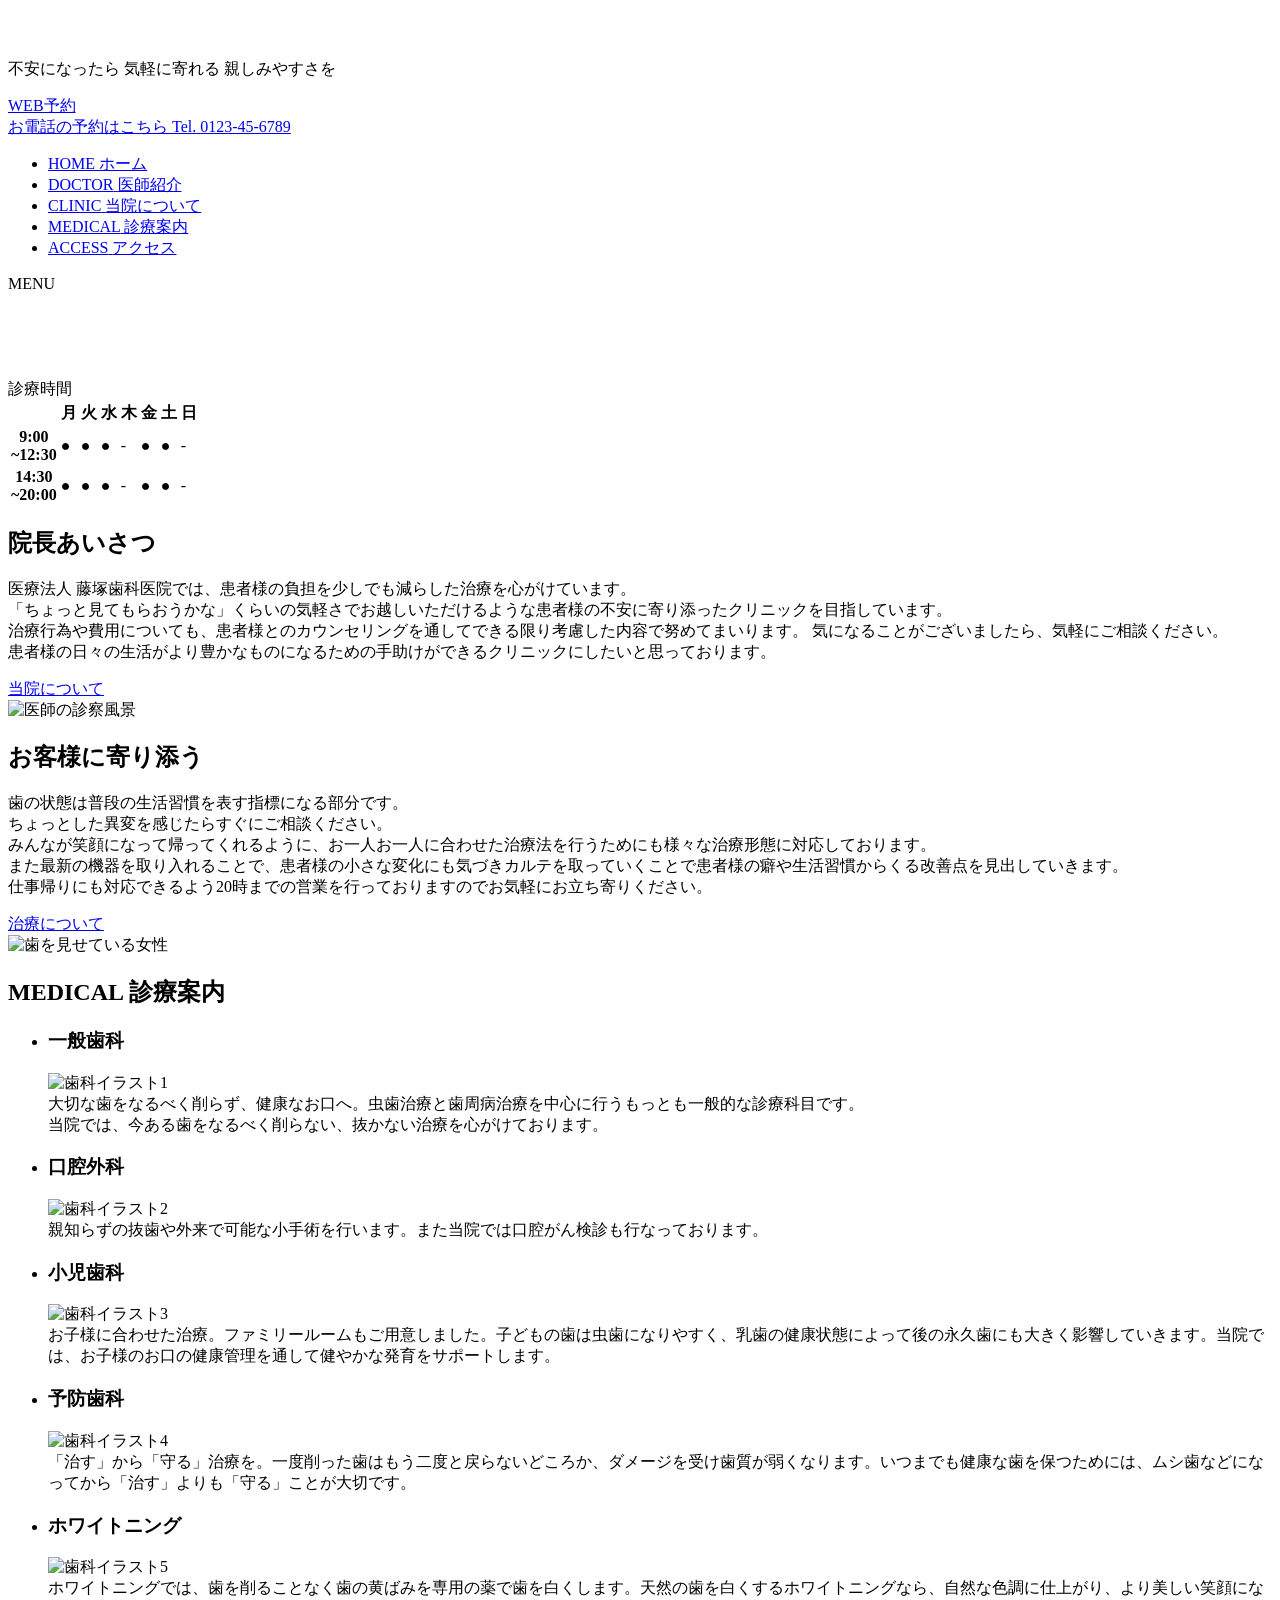
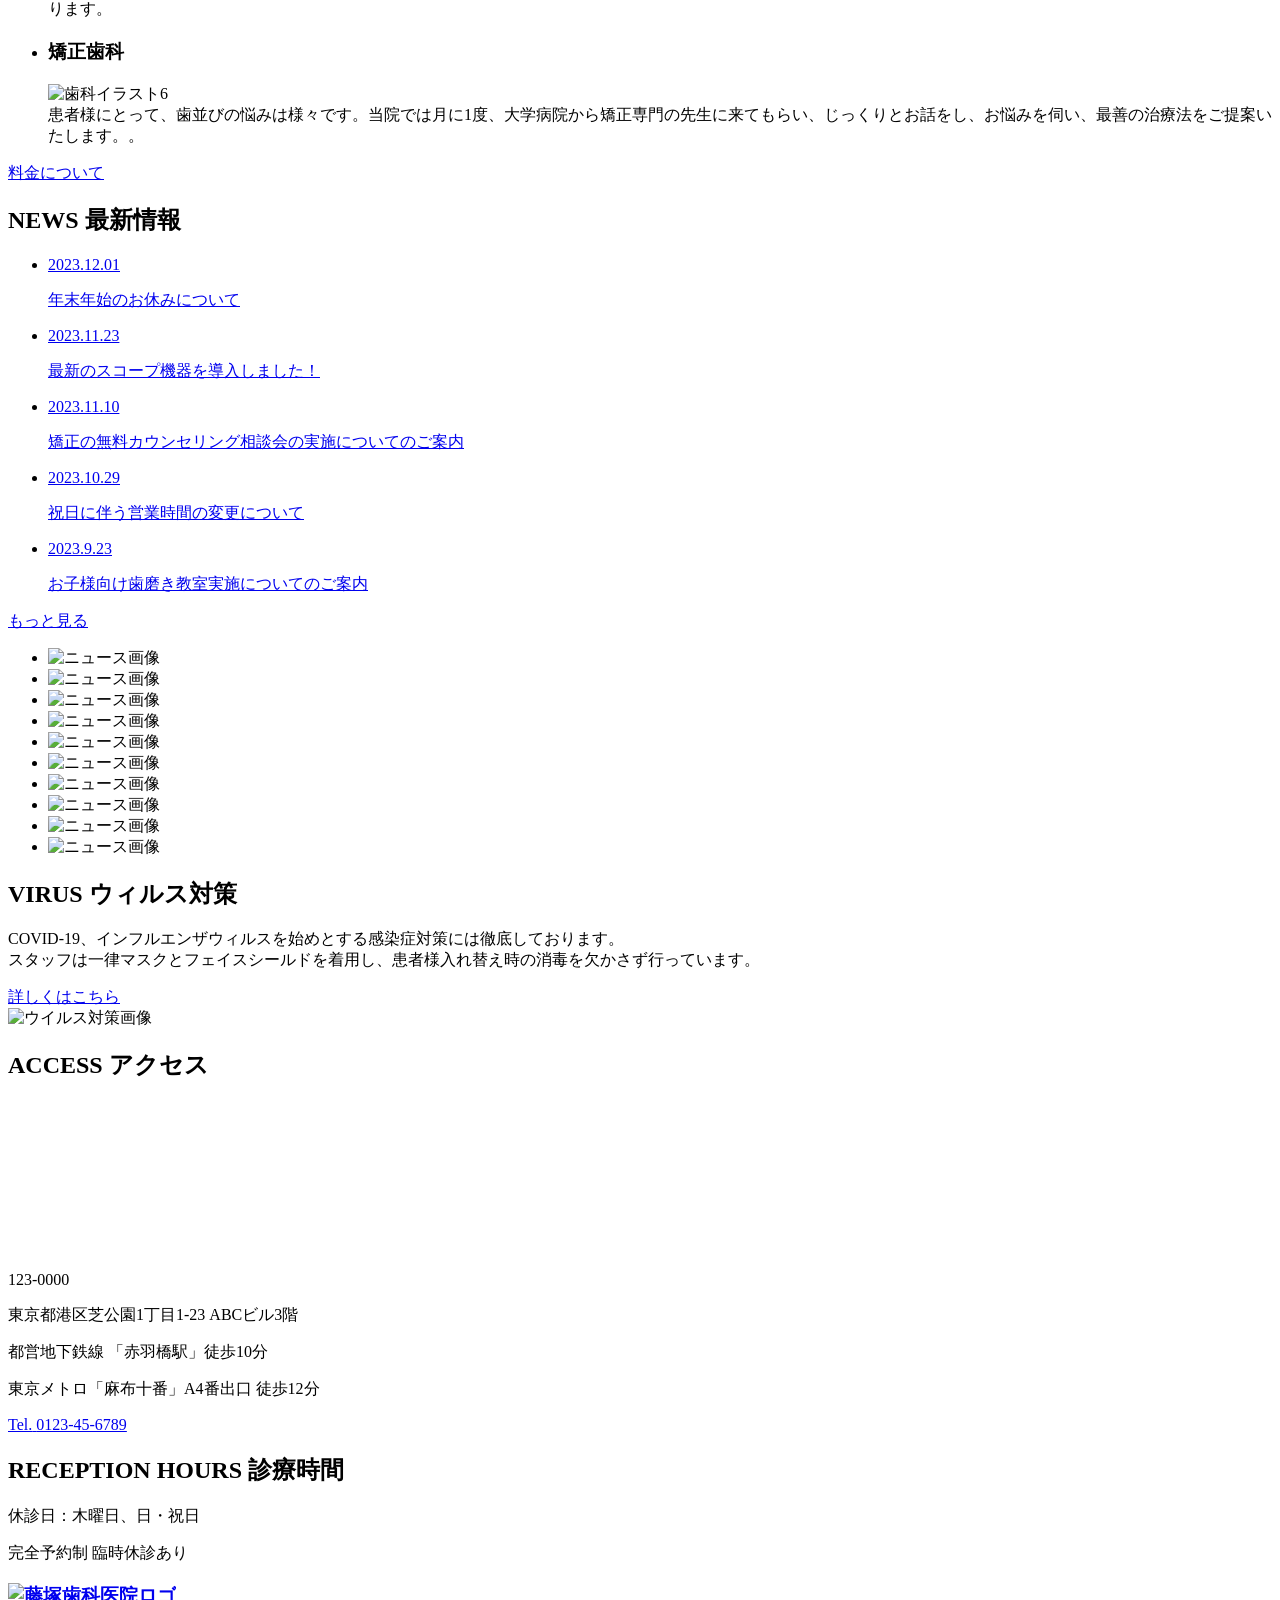
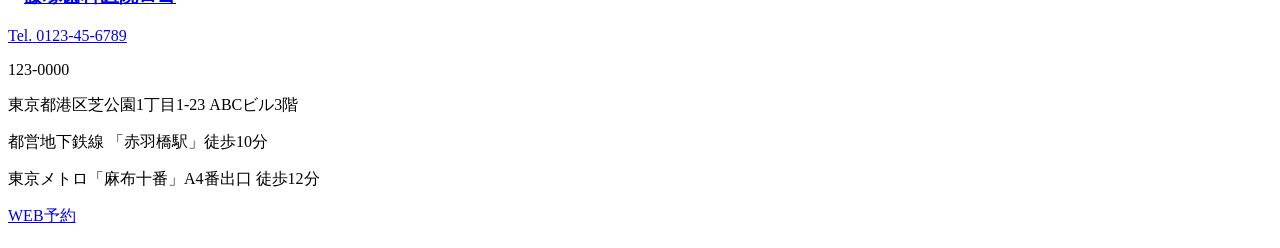
==== index.html @ 21e2e813 "Create index.html" ====
<!DOCTYPE html>
<html lang="en">
<head>
    <meta charset="UTF-8">
    <meta name="viewport" content="width=device-width, initial-scale=1.0">
    <meta
        name="description"
        content="藤塚歯科医院は、親子で通えるやさしい歯医者さん。痛みの少ない治療と丁寧な説明で、初めての方も安心してご来院いただけます。">
    <meta name="keywords" content="藤塚歯科医院, 歯医者, 一般歯科, 小児歯科, 予防歯科, 定期検診, インプラント, ホワイトニング, 採用情報">

    <!-- OGP SNSシェア時に重要なmeta-->
    <meta property="og:title" content="藤塚歯科医院｜東京都港区のやさしい歯医者さん">
    <meta
    property="og:description"
    content="東京都港区の藤塚歯科医院は、一般歯科・小児歯科・予防歯科に対応。痛みの少ない治療と丁寧な説明で、地域の皆さまに安心を届けます。">
    <meta property="og:image" content="">
    <meta property="og:url" content="https://aiko-lab.com/fujitsuka-dental">
    <meta property="og:type" content="website">
    <meta property="og:site_name" content="藤塚歯科医院">

    <link rel="stylesheet" href="css/ress.css">
    <link rel="stylesheet" href="css/slick.css">
    <link rel="stylesheet" href="css/slick-theme.css">
    <link rel="stylesheet" href="css/style.css">

    <!-- googleフォント -->
    <!-- パフォーマンス最適化 -->
    <link rel="preconnect" href="https://fonts.googleapis.com">
    <link rel="preconnect" href="https://fonts.gstatic.com" crossorigin>
    <!-- フォント読み込み(Noto+Sans+JP/Inter/Inria+Serif) -->
<link href="https://fonts.googleapis.com/css2?family=Inria+Serif:ital,wght@0,300;0,400;0,700;1,300;1,400;1,700&family=Inter:ital,opsz,wght@0,14..32,100..900;1,14..32,100..900&family=Noto+Sans+JP:wght@100..900&display=swap" rel="stylesheet">
    <!-- js -->
    <script defer src="https://code.jquery.com/jquery-3.7.1.min.js"></script>
    <script defer src="js/jquery.inview.min.js"></script>
    <script defer src="js/slick.min.js"></script>
    <script defer src="js/index.js"></script>



    <title>藤塚歯科医院</title>
</head>
<body>
<header class="header">
    <section class="header__wrapper">
        <!-- 左部分（メイン） -->
        <section class="header__left">
            <h1 class="heading__h1">
                <a href="#"><picture>
                <source media="(min-width: 768px)" srcset="img/rogo.png">
                <img src="img/rogo-sp.png"alt="藤塚歯科医院ロゴ">
                </picture></a>

            </h1>
            <p id="sharedText" class="nav__overlay">
                <span>不安になったら</span>
                <span>気軽に寄れる</span>
                <span>親しみやすさを</span>
            </p>
            <div class="button">
                <div class="button-wrapper button--reserve">
                    <a href="#" class="button--reserve__text" data-icon="reserve">WEB予約</a>
                </div>
                <div class="button-wrapper button--tel">
                    <a href="tel:0123456789" class="button--tel__text">
                        <span class="button--label">お電話の予約はこちら</span>
                        <span class="button--tel__number">
                            <span class="button--tel-prefix">Tel.</span>
                            <span class="button--number">0123-45-6789</span>
                        </span>
                    </a>
                </div>
            </div>
        </section>
        <!-- 右部分(nav) -->
        <div class="header__right">
            <nav class="nav__contents">
                <ul class="nav__list">
                    <li class="nav__item"><a href="#">
                        <span class="nav__label--en">HOME</span>
                        <span class="nav__label--jp">ホーム</span>
                    </a></li>
                    <li class="nav__item"><a href="#doctor">
                        <span class="nav__label--en">DOCTOR</span>
                        <span class="nav__label--jp">医師紹介</span>
                    </a></li>
                    <li class="nav__item"><a href="#clinic">
                        <span class="nav__label--en">CLINIC</span>
                        <span class="nav__label--jp">当院について</span>
                    </a></li>
                    <li class="nav__item"><a href="#medical">
                        <span class="nav__label--en">MEDICAL</span>
                        <span class="nav__label--jp">診療案内</span>
                    </a></li>
                    <li class="nav__item"><a href="#access">
                        <span class="nav__label--en">ACCESS</span>
                        <span class="nav__label--jp">アクセス</span>
                    </a></li>
                </ul>
            </nav>
        </div>
    </section>    
    <!-- ハンバーガーメニューアイコン -->
    <div class="hamburger">
        <span></span>
        <p class="hamburger__text">MENU</p>
    </div>
</header>


<main>
    <!-- mv -->
    <div id="mv" class="mv">

        <!-- mv -->
        <div class="overlay__img">
            <!-- mv-slider -->
            <div class="mv__slider">
                <div class="mv-img">
                    <picture>
                    <source media="(min-width: 768px)" srcset="img/kv-slider01.webp">
                    <img src="img/sp/kv-slider01sp.webp" alt="藤塚歯科医院の施術風景1">
                    </picture>
                </div>
                <div class="mv-img">
                    <picture>
                    <source media="(min-width: 768px)" srcset="img/kv-slider02.webp">
                    <img src="img/sp/kv-slider02sp.webp" alt="藤塚歯科医院の施術風景2">
                    </picture>
                </div>
                <div class="mv-img">
                    <picture>
                    <source media="(min-width: 768px)" srcset="img/kv-slider03.webp">
                    <img src="img/sp/kv-slider03sp.webp" alt="藤塚歯科医院の施術風景3">
                    </picture>
                </div>
            </div> 
            <!-- キャッチコピー (jsにてコピー)　-->
            <p id="copiedText" class="mv__overlay mv__catch">
            </p>

            <!-- 診療時間table-->
        </div>
        <div class="mv__overlay mv__hours">
            <div id="hours-original" class="hours__table-wrapper">
                <div class="hours__table-label">診療時間</div>
                <table class="hours__table hours__table--bordered">
                    <thead class="hours__table-head">
                        <tr class="hours__table-row">
                            <th class="hours__table-header"></th>
                            <th class="hours__table-header">月</th>
                            <th class="hours__table-header">火</th>
                            <th class="hours__table-header">水</th>
                            <th class="hours__table-header">木</th>
                            <th class="hours__table-header">金</th>
                            <th class="hours__table-header">土</th>
                            <th class="hours__table-header">日</th>
                        </tr>
                    </thead>
                    <tbody>
                        <tr class="hours__table-row">
                            <th class="hours__table-header">9:00<br class="break">~12:30</th>
                            <td class="hours__table-cell">●</td>
                            <td class="hours__table-cell">●</td>
                            <td class="hours__table-cell">●</td>
                            <td class="hours__table-cell">-</td>
                            <td class="hours__table-cell">●</td>
                            <td class="hours__table-cell">●</td>
                            <td class="hours__table-cell">-</td>
                        </tr>
                        <tr class="hours__table-row">
                            <th class="hours__table-header">14:30<br class="break">~20:00</th>
                            <td class="hours__table-cell">●</td>
                            <td class="hours__table-cell">●</td>
                            <td class="hours__table-cell">●</td>
                            <td class="hours__table-cell">-</td>
                            <td class="hours__table-cell">●</td>
                            <td class="hours__table-cell">●</td>
                            <td class="hours__table-cell">-</td>
                        </tr>
                    </tbody>
                </table>
            </div>
        </div>

        

    </div>

    <!-- doctor section -->
    <section id="doctor" class="doctor wrapper wrapper1080 js-fadeup">
        <div class="doctor__text-area">
            <h2 class="header__h2 doctor__header">院長あいさつ</h2>
            <p class="doctor__text">医療法人 藤塚歯科医院では、患者様の負担を少しでも減らした治療を心がけています。<br>
            「ちょっと見てもらおうかな」くらいの気軽さでお越しいただけるような患者様の不安に寄り添ったクリニックを目指しています。<br>
            治療行為や費用についても、患者様とのカウンセリングを通してできる限り考慮した内容で努めてまいります。
            気になることがございましたら、気軽にご相談ください。<br>
            患者様の日々の生活がより豊かなものになるための手助けができるクリニックにしたいと思っております。</p>

    <!-- doctorリンクボタン -->
        <a href="#" class="btn-doctor">
            <span class="arrow arrow-doctor"></span>
            <span class="btn-doctor__text btn-text">当院について</span>
        </a>

        </div>
        <div class="doctor__img-area">    
            <div class="doctor__img">
                <img src="img/greeting.webp" alt="医師の診察風景">
            </div>
        </div>


    </section>

    <!-- clinic section -->
    <section id="clinic" class="clinic wrapper wrapper1080 js-fadeup">
        <div class="clinic__text-area">
            <h2 class="header__h2 clinic__header">お客様に寄り添う</h2>
            <p class="clinic__text">歯の状態は普段の生活習慣を表す指標になる部分です。<br>ちょっとした異変を感じたらすぐにご相談ください。<br>
            みんなが笑顔になって帰ってくれるように、お一人お一人に合わせた治療法を行うためにも様々な治療形態に対応しております。<br>また最新の機器を取り入れることで、患者様の小さな変化にも気づきカルテを取っていくことで患者様の癖や生活習慣からくる改善点を見出していきます。<br>仕事帰りにも対応できるよう20時までの営業を行っておりますのでお気軽にお立ち寄りください。</p>
    <!-- clinicリンクボタン -->
        <a href="#" class="btn-clinic">
            
            <span class="btn-clinic__text btn-text">治療について</span>
            <span class="arrow arrow-clinic"></span>
        </a>

        </div>
        <div class="clinic__img-area">    
            <div class="clinic__img">
                <img src="img/cuddle.webp" alt="歯を見せている女性">
            </div>
        </div>

    </section>

    <!-- medical section -->
    <section id="medical" class="medical wrapper js-fadeup">
        <div class="medical__h2-area">
            <div class="medical__h2-inner">
                <h2 class="header__h2 medical__header">MEDICAL
                    <span class="header--jp">診療案内</span>
                </h2>
            </div>
        </div>
        <div class="medical-grid">
            <ul class="medical-grid__list">
                <li class="medical-grid__item">
                    <div class="medical-grid__img">
                        <h3 class="header__h3">一般歯科</h3>
                        <div class="medical__img">
                            <img src="img/general-dentistry.png" alt="歯科イラスト1">
                        </div>
                    </div>
                    <div class="medical-grid__text">大切な歯をなるべく削らず、健康なお口へ。虫歯治療と歯周病治療を中心に行うもっとも一般的な診療科目です。<br>当院では、今ある歯をなるべく削らない、抜かない治療を心がけております。</div>
                </li>                
                <li class="medical-grid__item">
                    <div class="medical-grid__img">
                        <h3 class="header__h3">口腔外科</h3>
                        <div class="medical__img">
                            <img src="img/oral-surgery .png" alt="歯科イラスト2">
                        </div>
                    </div>
                    <div class="medical-grid__text">親知らずの抜歯や外来で可能な小手術を行います。また当院では口腔がん検診も行なっております。</div>
                </li>                
                <li class="medical-grid__item">
                    <div class="medical-grid__img">
                        <h3 class="header__h3">小児歯科</h3>
                        <div class="medical__img">
                            <img src="img/pediatric-dentistry.png" alt="歯科イラスト3">
                        </div>
                    </div>
                    <div class="medical-grid__text">お子様に合わせた治療。ファミリールームもご用意しました。子どもの歯は虫歯になりやすく、乳歯の健康状態によって後の永久歯にも大きく影響していきます。当院では、お子様のお口の健康管理を通して健やかな発育をサポートします。
</div>
                </li>                
                <li class="medical-grid__item">
                    <div class="medical-grid__img">
                        <h3 class="header__h3">予防歯科</h3>
                        <div class="medical__img">
                            <img src="img/preventive-dentistry.png" alt="歯科イラスト4">
                        </div>
                    </div>
                    <div class="medical-grid__text">「治す」から「守る」治療を。一度削った歯はもう二度と戻らないどころか、ダメージを受け歯質が弱くなります。いつまでも健康な歯を保つためには、ムシ歯などになってから「治す」よりも「守る」ことが大切です。</div>
                </li>                
                <li class="medical-grid__item">
                    <div class="medical-grid__img">
                        <h3 class="header__h3"><span class="break-word">ホワイト</span><span class="break-word">ニング</span></h3>

                        <div class="medical__img">
                            <img src="img/whitening.png" alt="歯科イラスト5">
                        </div>
                    </div>
                    <div class="medical-grid__text">ホワイトニングでは、歯を削ることなく歯の黄ばみを専用の薬で歯を白くします。天然の歯を白くするホワイトニングなら、自然な色調に仕上がり、より美しい笑顔になります。</div>
                </li>                
                <li class="medical-grid__item">
                    <div class="medical-grid__img">
                        <h3 class="header__h3">矯正歯科</h3>
                        <div class="medical__img">
                            <img src="img/orthodontics.png" alt="歯科イラスト6">
                        </div>
                    </div>
                    <div class="medical-grid__text">患者様にとって、歯並びの悩みは様々です。当院では月に1度、大学病院から矯正専門の先生に来てもらい、じっくりとお話をし、お悩みを伺い、最善の治療法をご提案いたします。。</div>
                </li>                

            </ul>
        </div>

    <!-- medicalリンクボタン -->
        <div class="medical__btn-area">
            <a href="#" class="btn-medical">
                <span class="btn-medical__text btn-text">料金について</span>
                <span class="arrow arrow-medical"></span>
            </a>
        </div>
    </section>

    <!-- news section -->
    <section id="news" class="news__section js-fadeup">
        <div class="news wrapper wrapper900">
            <div class="news__h2-inner">
                <h2 class="header__h2 news-header">NEWS
                <span class="header--jp">最新情報</span>
                </h2>
            </div>
            <div class="news__right">
                <ul class="news-list">
                    <li class="news-item">
                        <a class="news__link" href="#">
                            <time datetime="2023-12-01" class="news-date">2023.12.01</time> 
                            <p class="news__text">年末年始のお休みについて</p>
                        </a>
                    </li>
                    <li class="news-item">
                        <a class="news__link" href="#">
                            <time datetime="2023-11-23" class="news-date">2023.11.23</time> 
                            <p class="news__text">最新のスコープ機器を導入しました！</p>
                        </a>
                    </li>
                    <li class="news-item">
                        <a class="news__link" href="#">
                            <time datetime="2023-11-10" class="news-date">2023.11.10</time> 
                            <p class="news__text">矯正の無料カウンセリング相談会の実施についてのご案内</p>
                        </a>
                    </li>
                    <li class="news-item">
                        <a class="news__link" href="#">
                            <time datetime="2023-10-29" class="news-date">2023.10.29</time> 
                            <p class="news__text">祝日に伴う営業時間の変更について</p>
                        </a>
                    </li>
                    <li class="news-item">
                        <a class="news__link" href="#">
                            <time datetime="2023-09-23" class="news-date">2023.9.23</time> 
                            <p class="news__text">お子様向け歯磨き教室実施についてのご案内</p>
                        </a>
                    </li>
                </ul>
            </div>

            <!-- newsリンクボタン -->
            <a href="#" class="btn-news">
                <span class="btn-news__text btn-text">もっと見る</span>
                <span class="arrow arrow-news"></span>
            </a>

        </div>    
        <div class="slider__contents">
            <ul class="news__slider">
                <li>
                    <div class="slider__img">
                        <img src="img/slider01.webp" alt="ニュース画像">
                    </div>
                </li>
                <li>
                    <div class="slider__img">
                        <img src="img/slider02.webp" alt="ニュース画像">
                    </div>
                </li>
                <li>
                    <div class="slider__img">
                        <img src="img/slider03.webp" alt="ニュース画像">
                    </div>
                </li>
                <li>
                    <div class="slider__img">
                        <img src="img/slider04.webp" alt="ニュース画像">
                    </div>
                </li>
                <li>
                    <div class="slider__img">
                        <img src="img/slider05.webp" alt="ニュース画像">
                    </div>
                </li>
                <li>
                    <div class="slider__img">
                        <img src="img/slider01.webp" alt="ニュース画像">
                    </div>
                </li>
                <li>
                    <div class="slider__img">
                        <img src="img/slider02.webp" alt="ニュース画像">
                    </div>
                </li>
                <li>
                    <div class="slider__img">
                        <img src="img/slider03.webp" alt="ニュース画像">
                    </div>
                </li>
                <li>
                    <div class="slider__img">
                        <img src="img/slider04.webp" alt="ニュース画像">
                    </div>
                </li>
                <li>
                    <div class="slider__img">
                        <img src="img/slider05.webp" alt="ニュース画像">
                    </div>
                </li>

            </ul>
        </div>

    </section>

    <!-- virus section -->
    <section id="virus" class="virus wrapper wrapper900 js-fadeup">
        <div class="virus__left">
            <div class="virus__h2-inner">
                <h2 class="header__h2 virus-header">VIRUS
                <span class="header--jp">ウィルス対策</span>
                </h2>
            </div>
            <p class="virus__text">
                COVID-19、インフルエンザウィルスを始めとする感染症対策には徹底しております。<br>スタッフは一律マスクとフェイスシールドを着用し、患者様入れ替え時の消毒を欠かさず行っています。
            </p>
            <!-- virusリンクボタン -->
            <a href="#" class="btn-virus">
                <span class="btn-virus__text btn-text">詳しくはこちら</span>
                <span class="arrow arrow-virus"></span>
            </a>

        </div>
        <div class="virus__right">
            <div class="virus__img">
                <img src="img/virus.webp" alt="ウイルス対策画像">
            </div>
        </div>
    </section>

    <!-- access section -->
    <section id="access" class="access wrapper wrapper900 js-fadeup">
        <div class="access__h2-inner">
            <h2 class="header__h2 access-header">ACCESS
            <span class="header--jp">アクセス</span>
            </h2>
        </div>
        <div class="map">
            <iframe src="https://www.google.com/maps/embed?pb=!1m18!1m12!1m3!1d3241.6892134192117!2d139.752061!3d35.660028!2m3!1f0!2f0!3f0!3m2!1i1024!2i768!4f13.1!3m3!1m2!1s0x60188bbf8411b53d%3A0x67f6cec1e144299a!2z44CSMTA1LTAwMTEg5p2x5Lqs6YO95riv5Yy66Iqd5YWs5ZyS77yR5LiB55uu77yR4oiS77yR!5e0!3m2!1sja!2sjp!4v1759925955242!5m2!1sja!2sjp" style="border:0;" allowfullscreen="" loading="lazy" referrerpolicy="no-referrer-when-downgrade" class="map__img"></iframe>
        </div>
        <div class="acccess__list">
            <div class="access__item">
                <div class="access__address">
                    <p class="access__address--post">123-0000</p>
                    <p class="access__address--p">東京都港区芝公園1丁目1-23 ABCビル3階</p>
                </div>
                <div class="access__train">
                    <p class="access__train--top">都営地下鉄線 「赤羽橋駅」徒歩10分</p>
                    <p>東京メトロ「麻布十番」A4番出口 徒歩12分</p>
                </div>
            </div>
            <div class="map-button button-wrapper button--tel">
                <a href="tel:0123456789" class="button--tel__text">
                    <span class="button--tel__number">
                        <span class="button--tel-prefix">Tel.</span>
                        <span class="button--number">0123-45-6789</span>
                    </span>
                </a>
            </div>
        </div>
    </section>

    <!-- reception section -->
    <section id="reception" class="reception wrapper js-fadeup">
        <div class="reception__h2-inner">
            <h2 class="header__h2 reception-header">RECEPTION HOURS
            <span class="header--jp">診療時間</span>
            </h2>
        </div>
            <!-- 診療時間テーブル -->
        <div id="hours-in-visual"></div>
        <div class="reception__footer">
            <p class="reception__closed">休診日：木曜日、日・祝日</p>
            <p class="reception__reserve">完全予約制  臨時休診あり</p>
        </div>




    </section>

</main>
<footer class="footer">
    <section class="footer__wrapper">
        <section class="footer__left">
            <h1 class="heading__h1 footer__h1">
                <a href="#">
                    <img src="img/rogo.png"alt="藤塚歯科医院ロゴ">
                </a>
            </h1>
            <div class="footer-button button--tel">
                <a href="tel:0123456789" class="footer-button__text">
                    <span class="button--tel__number">
                        <span class="button--tel-prefix">Tel.</span>
                        <span class="button--number">0123-45-6789</span>
                    </span>
                </a>
            </div>
        </section>
        <div class="footer__right">
                <div class="access__item">
                    <div class="access__address">
                        <p class="access__address--post">123-0000</p>
                        <p class="access__address--p">東京都港区芝公園1丁目1-23 ABCビル3階</p>
                    </div>
                    <div class="access__train">
                        <p class="access__train--top">都営地下鉄線 「赤羽橋駅」徒歩10分</p>
                        <p>東京メトロ「麻布十番」A4番出口 徒歩12分</p>
                    </div>
                </div>
                <div class="button-wrapper button--reserve">
                    <a href="#" class="button--reserve__text" data-icon="reserve">WEB予約</a>
                </div>

        </div>
    </section>


</footer>
<!-- topへ戻るボタン -->
<div id="pageTop">
    <a href="#" class="back-to-top" aria-label="ページトップへ戻る">
        <span class="arrow-top" aria-hidden="true"></span>
    </a>
</div>


</body>
</html>
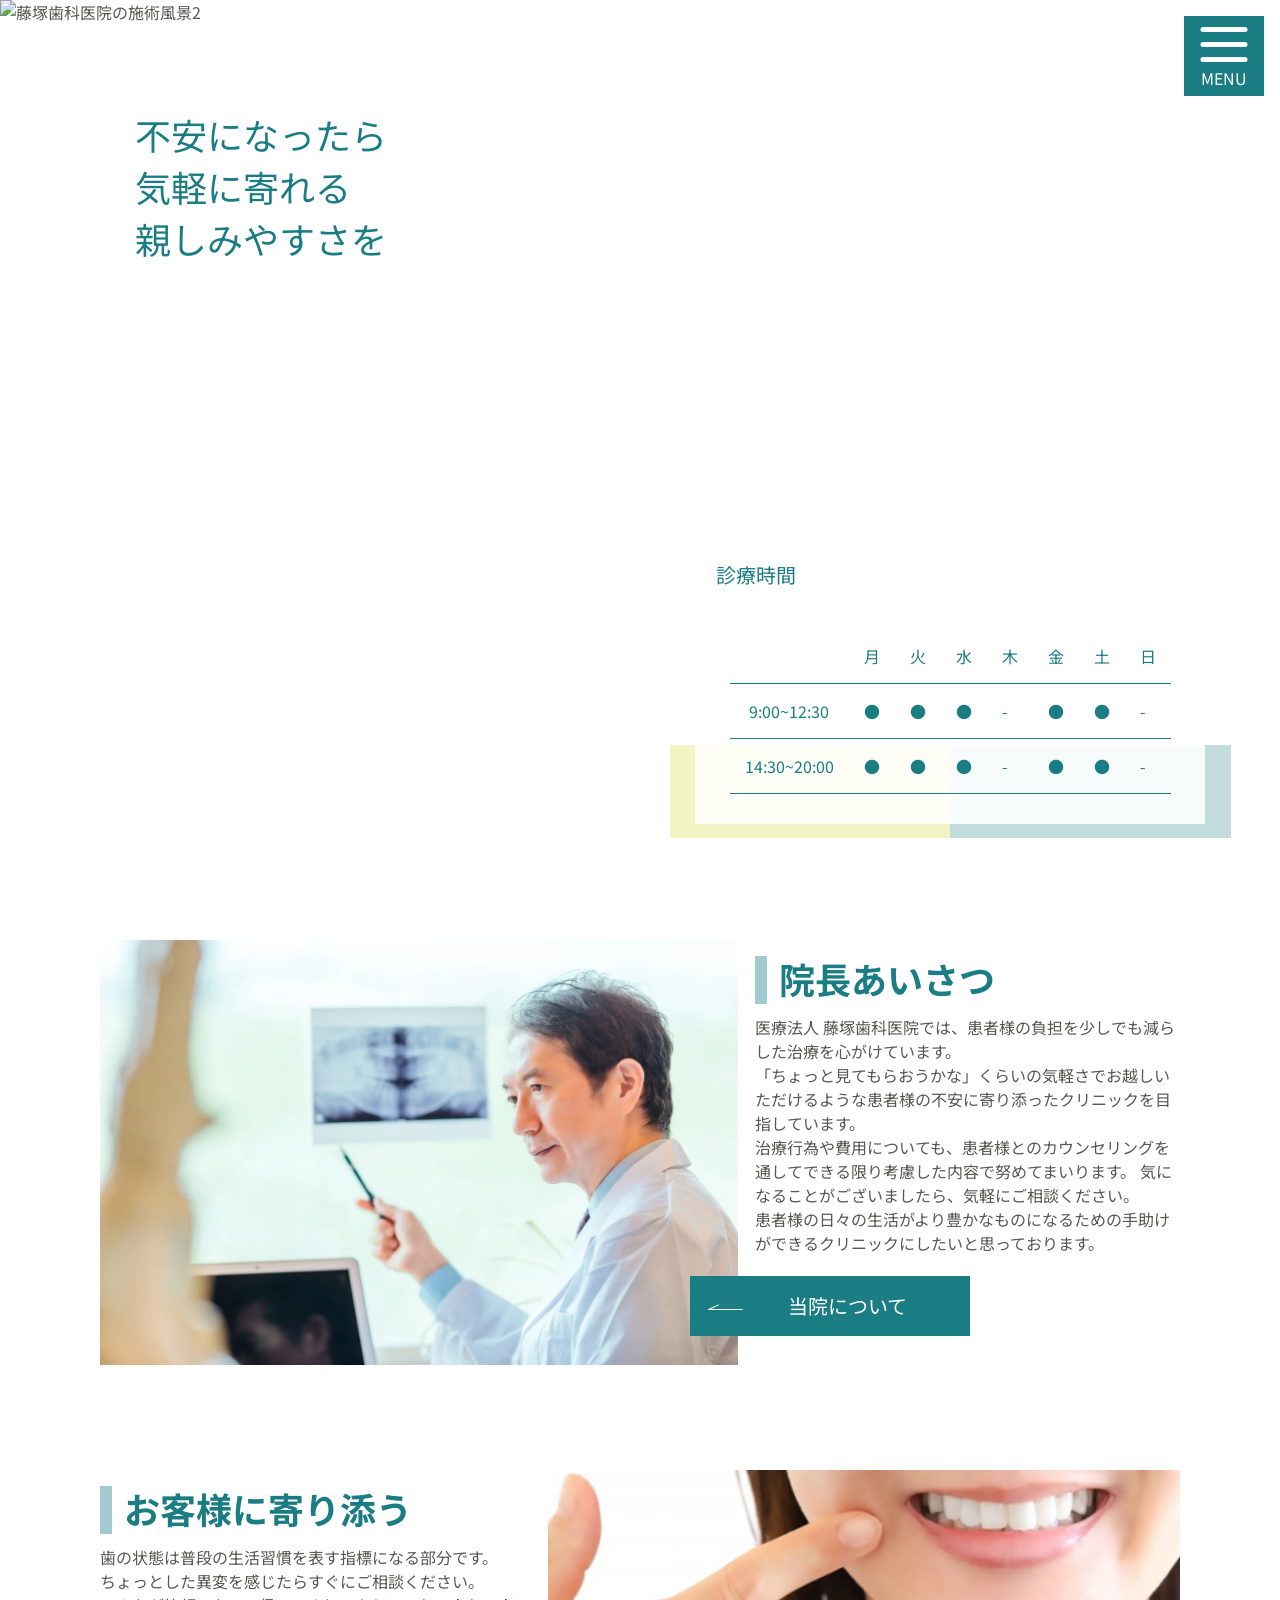
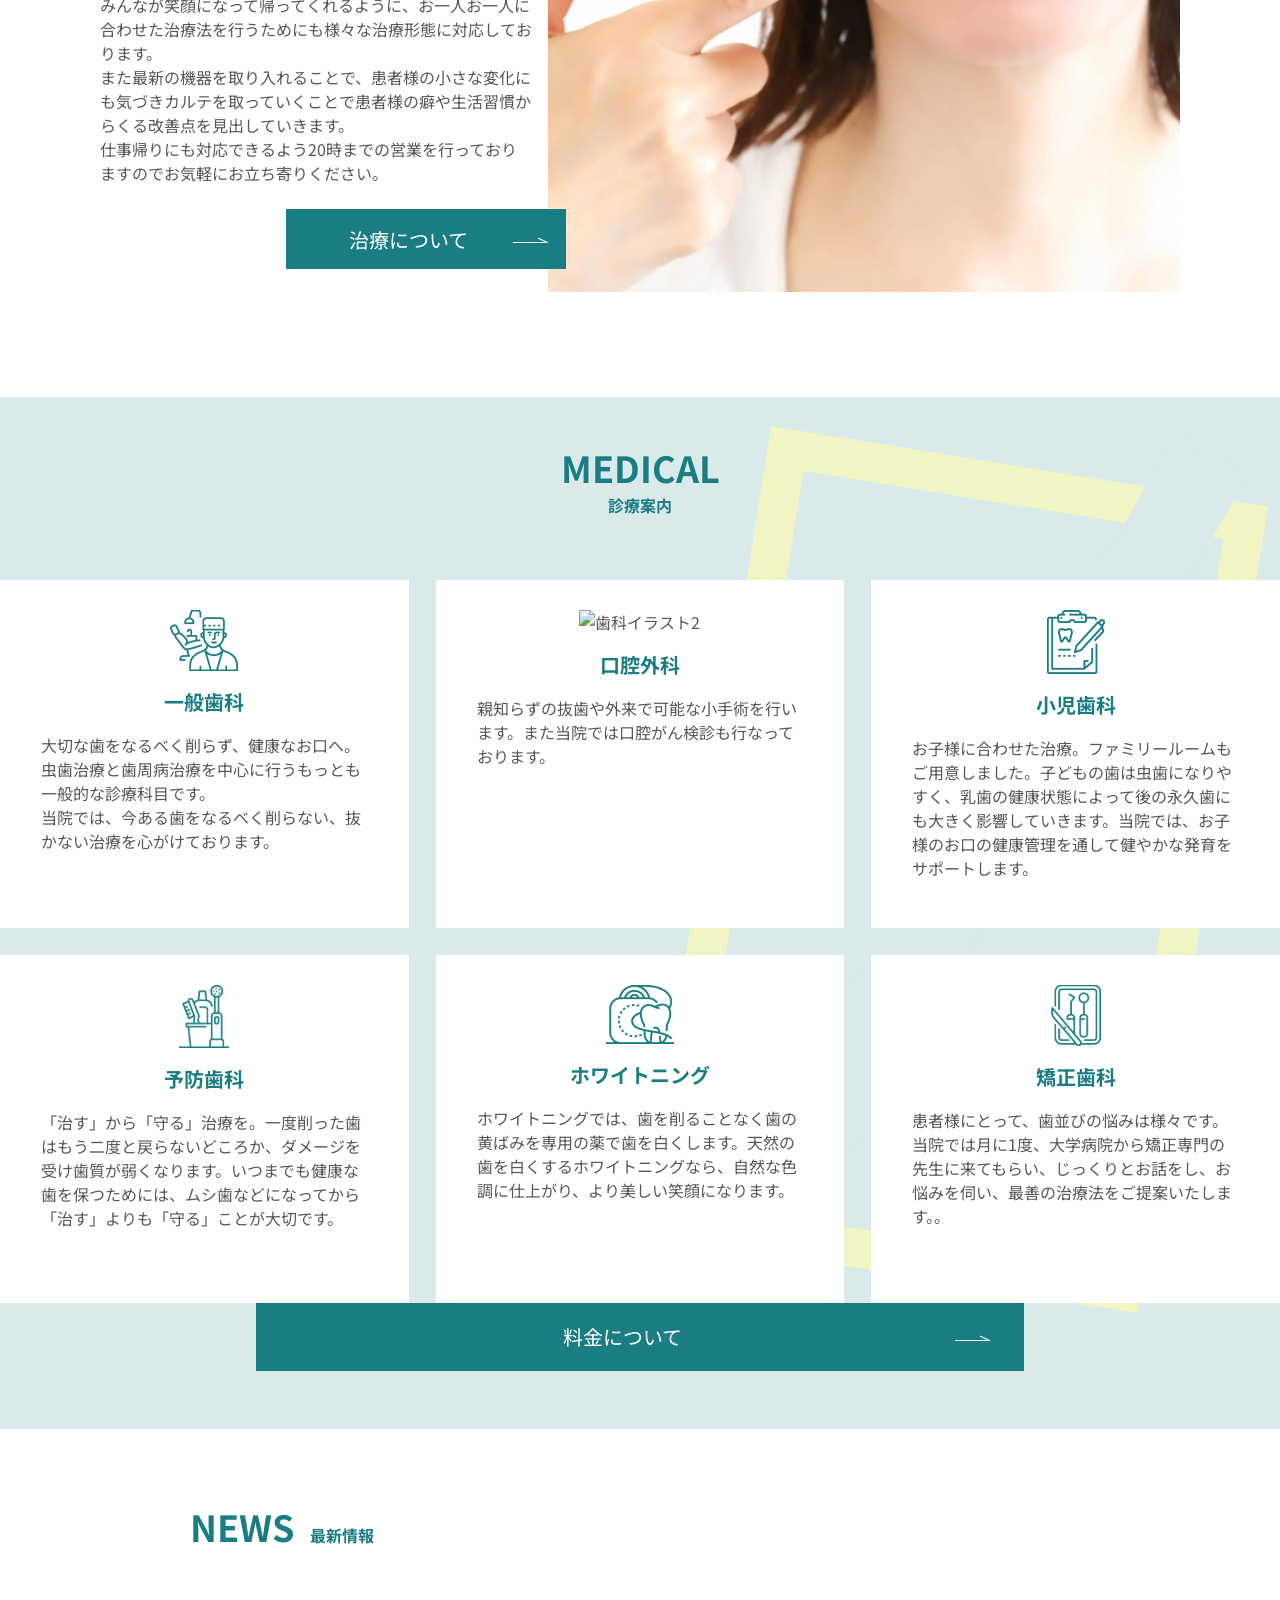
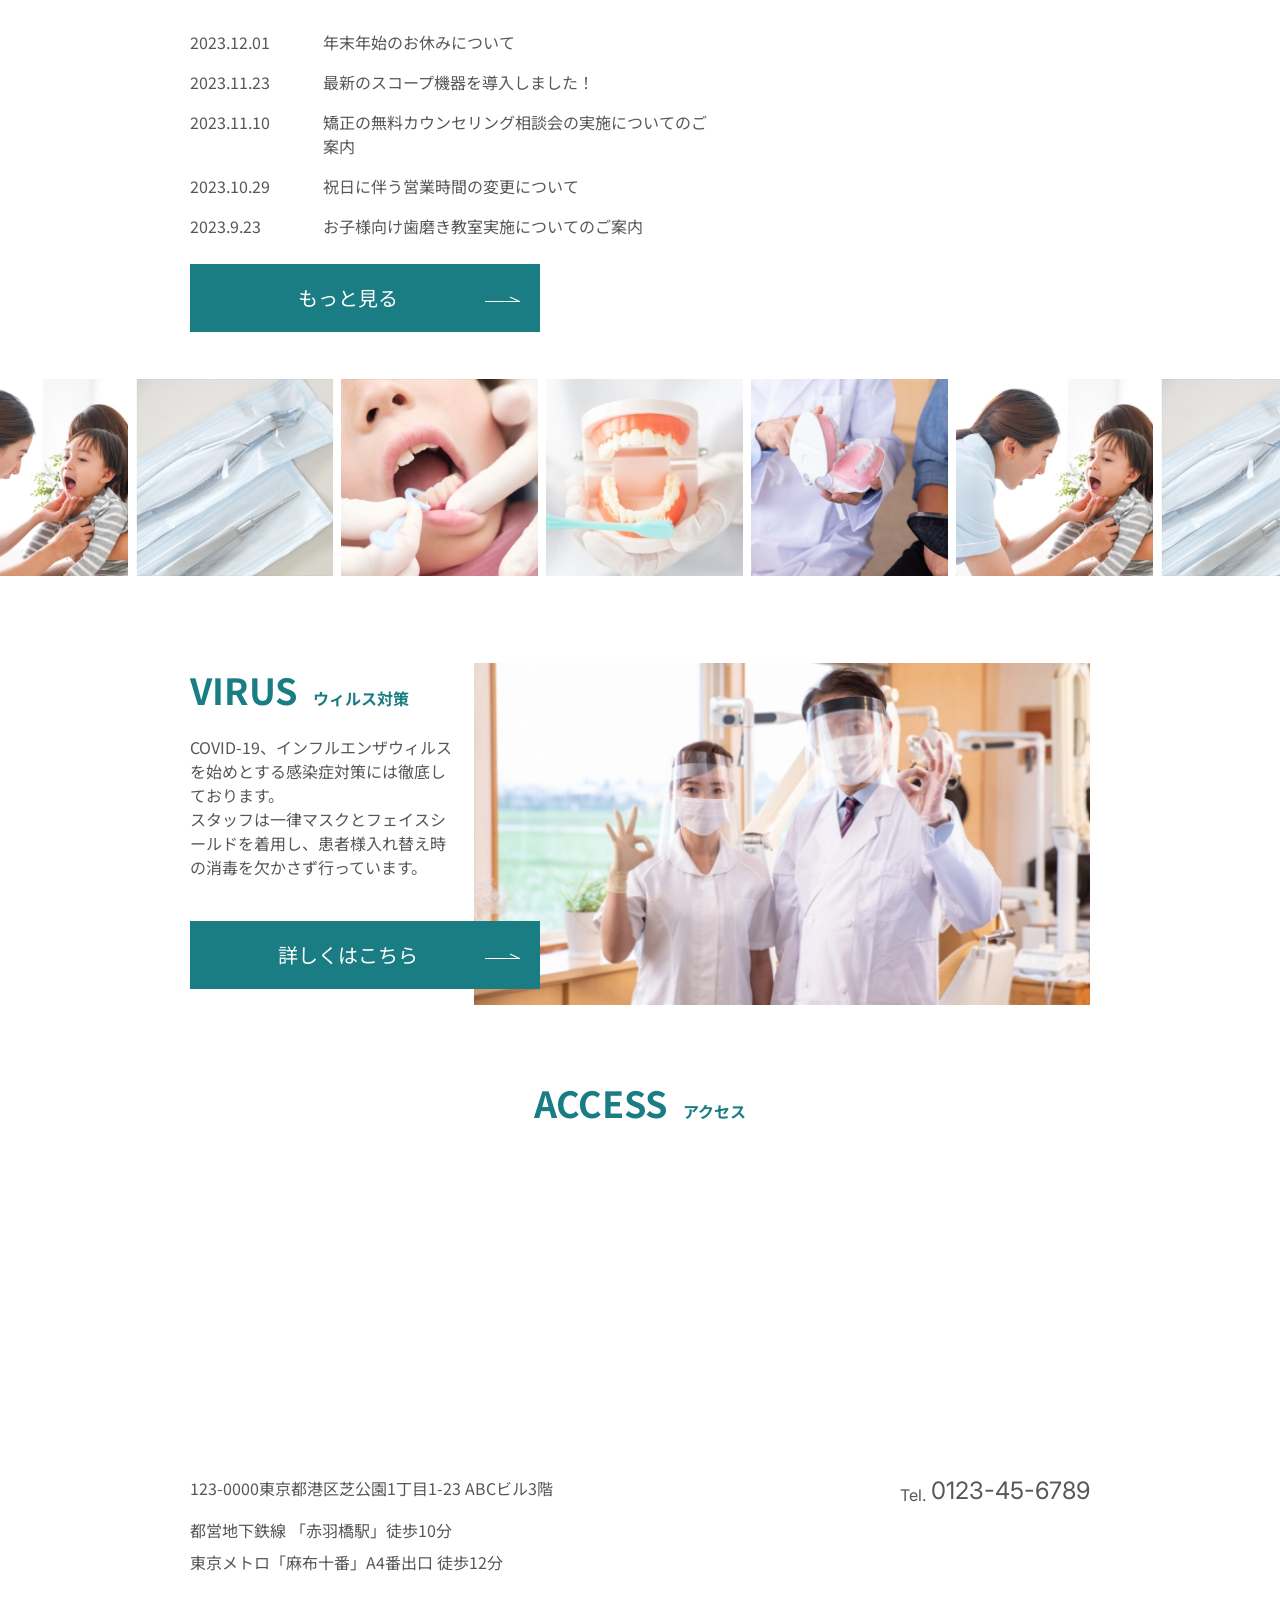
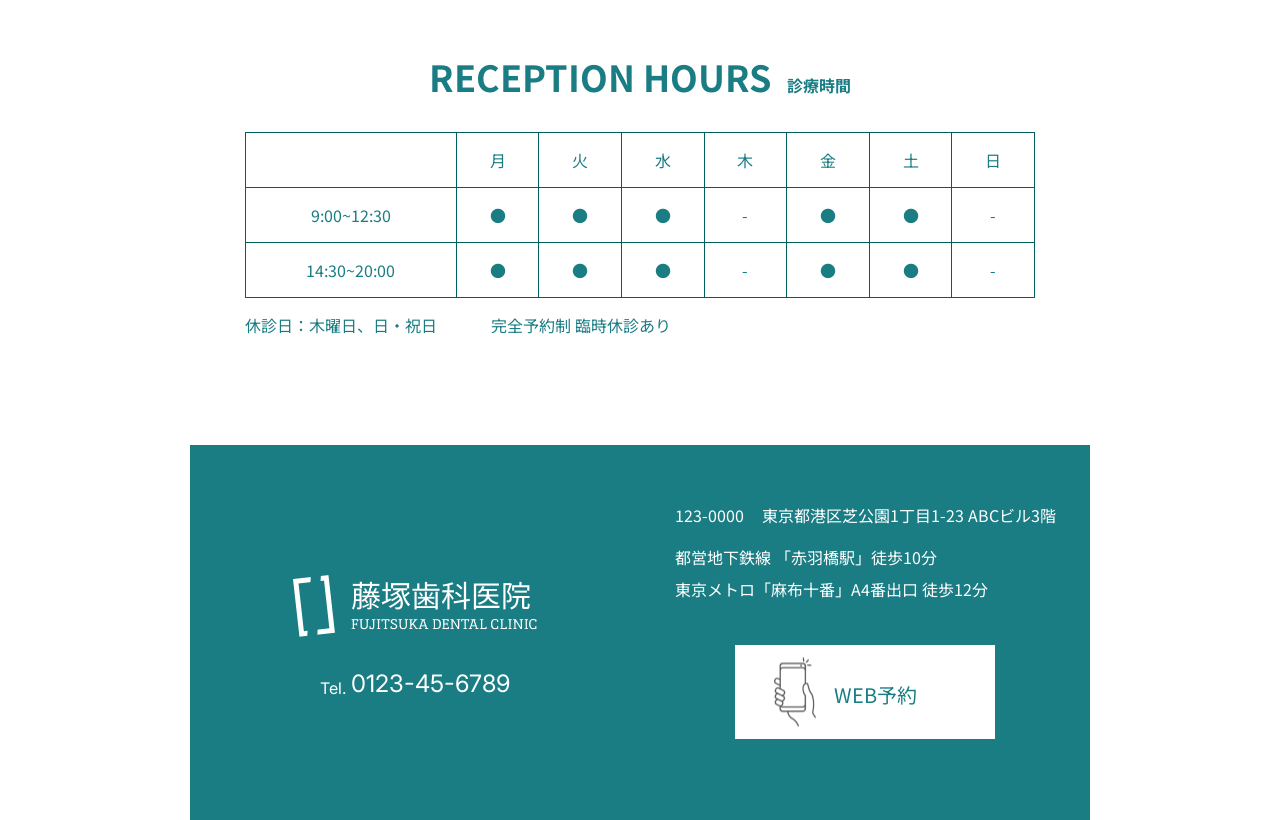
==== commit 148c2815: "1017更新html" ====
--- a/index.html
+++ b/index.html
@@ -1,548 +1,576 @@
 <!DOCTYPE html>
 <html lang="en">
-<head>
-    <meta charset="UTF-8">
-    <meta name="viewport" content="width=device-width, initial-scale=1.0">
-    <meta
-        name="description"
-        content="藤塚歯科医院は、親子で通えるやさしい歯医者さん。痛みの少ない治療と丁寧な説明で、初めての方も安心してご来院いただけます。">
-    <meta name="keywords" content="藤塚歯科医院, 歯医者, 一般歯科, 小児歯科, 予防歯科, 定期検診, インプラント, ホワイトニング, 採用情報">
-
-    <!-- OGP SNSシェア時に重要なmeta-->
-    <meta property="og:title" content="藤塚歯科医院｜東京都港区のやさしい歯医者さん">
-    <meta
-    property="og:description"
-    content="東京都港区の藤塚歯科医院は、一般歯科・小児歯科・予防歯科に対応。痛みの少ない治療と丁寧な説明で、地域の皆さまに安心を届けます。">
-    <meta property="og:image" content="">
-    <meta property="og:url" content="https://aiko-lab.com/fujitsuka-dental">
-    <meta property="og:type" content="website">
-    <meta property="og:site_name" content="藤塚歯科医院">
-
-    <link rel="stylesheet" href="css/ress.css">
-    <link rel="stylesheet" href="css/slick.css">
-    <link rel="stylesheet" href="css/slick-theme.css">
-    <link rel="stylesheet" href="css/style.css">
-
-    <!-- googleフォント -->
-    <!-- パフォーマンス最適化 -->
-    <link rel="preconnect" href="https://fonts.googleapis.com">
-    <link rel="preconnect" href="https://fonts.gstatic.com" crossorigin>
-    <!-- フォント読み込み(Noto+Sans+JP/Inter/Inria+Serif) -->
-<link href="https://fonts.googleapis.com/css2?family=Inria+Serif:ital,wght@0,300;0,400;0,700;1,300;1,400;1,700&family=Inter:ital,opsz,wght@0,14..32,100..900;1,14..32,100..900&family=Noto+Sans+JP:wght@100..900&display=swap" rel="stylesheet">
-    <!-- js -->
-    <script defer src="https://code.jquery.com/jquery-3.7.1.min.js"></script>
-    <script defer src="js/jquery.inview.min.js"></script>
-    <script defer src="js/slick.min.js"></script>
-    <script defer src="js/index.js"></script>
-
-
-
-    <title>藤塚歯科医院</title>
-</head>
-<body>
-<header class="header">
-    <section class="header__wrapper">
-        <!-- 左部分（メイン） -->
-        <section class="header__left">
-            <h1 class="heading__h1">
-                <a href="#"><picture>
-                <source media="(min-width: 768px)" srcset="img/rogo.png">
-                <img src="img/rogo-sp.png"alt="藤塚歯科医院ロゴ">
-                </picture></a>
-
-            </h1>
-            <p id="sharedText" class="nav__overlay">
-                <span>不安になったら</span>
-                <span>気軽に寄れる</span>
-                <span>親しみやすさを</span>
-            </p>
-            <div class="button">
-                <div class="button-wrapper button--reserve">
-                    <a href="#" class="button--reserve__text" data-icon="reserve">WEB予約</a>
-                </div>
-                <div class="button-wrapper button--tel">
-                    <a href="tel:0123456789" class="button--tel__text">
-                        <span class="button--label">お電話の予約はこちら</span>
-                        <span class="button--tel__number">
-                            <span class="button--tel-prefix">Tel.</span>
-                            <span class="button--number">0123-45-6789</span>
-                        </span>
-                    </a>
-                </div>
+	<head>
+		<meta charset="UTF-8">
+		<meta name="viewport" content="width=device-width, initial-scale=1.0">
+		<meta
+			name="description"
+			content="藤塚歯科医院は、親子で通えるやさしい歯医者さん。痛みの少ない治療と丁寧な説明で、初めての方も安心してご来院いただけます。"
+		>
+		<meta
+			name="keywords"
+			content="藤塚歯科医院, 歯医者, 一般歯科, 小児歯科, 予防歯科, 定期検診, インプラント, ホワイトニング, 採用情報"
+		>
+
+		<!-- OGP SNSシェア時に重要なmeta-->
+		<meta property="og:title" content="藤塚歯科医院｜東京都港区のやさしい歯医者さん">
+		<meta
+			property="og:description"
+			content="東京都港区の藤塚歯科医院は、一般歯科・小児歯科・予防歯科に対応。痛みの少ない治療と丁寧な説明で、地域の皆さまに安心を届けます。"
+		>
+		<meta property="og:image" content="">
+		<meta property="og:url" content="https://aiko-lab.com/fujitsuka-dental">
+		<meta property="og:type" content="website">
+		<meta property="og:site_name" content="藤塚歯科医院">
+
+		<link rel="stylesheet" href="css/ress.css">
+		<link rel="stylesheet" href="css/slick.css">
+		<link rel="stylesheet" href="css/slick-theme.css">
+		<link rel="stylesheet" href="css/style.css">
+
+		<!-- googleフォント -->
+		<!-- パフォーマンス最適化 -->
+		<link rel="preconnect" href="https://fonts.googleapis.com">
+		<link rel="preconnect" href="https://fonts.gstatic.com" crossorigin>
+		<!-- フォント読み込み(Noto+Sans+JP/Inter/Inria+Serif) -->
+		<link
+			href="https://fonts.googleapis.com/css2?family=Inria+Serif:ital,wght@0,300;0,400;0,700;1,300;1,400;1,700&family=Inter:ital,opsz,wght@0,14..32,100..900;1,14..32,100..900&family=Noto+Sans+JP:wght@100..900&display=swap"
+			rel="stylesheet"
+		>
+		<!-- js -->
+		<script defer src="https://code.jquery.com/jquery-3.7.1.min.js"></script>
+		<script defer src="js/jquery.inview.min.js"></script>
+		<script defer src="js/slick.min.js"></script>
+		<script defer src="js/index.js"></script>
+
+		<title>藤塚歯科医院</title>
+	</head>
+	<body>
+		<header class="header">
+			<div class="header__wrapper">
+				<!-- 左部分（メイン） -->
+				<section class="header__left">
+					<h1 class="heading__h1">
+						<a href="#"
+							><picture>
+								<source media="(min-width: 768px)" srcset="img/rogo.png">
+								<img src="img/rogo-sp.png" alt="藤塚歯科医院ロゴ"> </picture
+						></a>
+					</h1>
+					<p id="sharedText" class="nav__overlay">
+						<span>不安になったら</span>
+						<span>気軽に寄れる</span>
+						<span>親しみやすさを</span>
+					</p>
+					<div class="button">
+						<div class="button-wrapper button--reserve">
+							<a href="#" class="button--reserve__text" data-icon="reserve">WEB予約</a>
+						</div>
+						<div class="button-wrapper button--tel">
+							<a href="tel:0123456789" class="button--tel__text">
+								<span class="button--label">お電話の予約はこちら</span>
+								<span class="button--tel__number">
+									<span class="button--tel-prefix">Tel.</span>
+									<span class="button--number">0123-45-6789</span>
+								</span>
+							</a>
+						</div>
+					</div>
+				</section>
+				<!-- 右部分(nav) -->
+				<div class="header__right">
+					<nav class="nav__contents">
+						<ul class="nav__list">
+							<li class="nav__item">
+								<a href="#">
+									<span class="nav__label--en">HOME</span>
+									<span class="nav__label--jp">ホーム</span>
+								</a>
+							</li>
+							<li class="nav__item">
+								<a href="#doctor">
+									<span class="nav__label--en">DOCTOR</span>
+									<span class="nav__label--jp">医師紹介</span>
+								</a>
+							</li>
+							<li class="nav__item">
+								<a href="#clinic">
+									<span class="nav__label--en">CLINIC</span>
+									<span class="nav__label--jp">当院について</span>
+								</a>
+							</li>
+							<li class="nav__item">
+								<a href="#medical">
+									<span class="nav__label--en">MEDICAL</span>
+									<span class="nav__label--jp">診療案内</span>
+								</a>
+							</li>
+							<li class="nav__item">
+								<a href="#access">
+									<span class="nav__label--en">ACCESS</span>
+									<span class="nav__label--jp">アクセス</span>
+								</a>
+							</li>
+						</ul>
+					</nav>
+				</div>
+			</div>
+			<!-- ハンバーガーメニューアイコン -->
+			<div class="hamburger">
+				<span></span>
+				<p class="hamburger__text">MENU</p>
+			</div>
+		</header>
+		<main>
+			<!-- mv -->
+			<div id="mv" class="mv">
+				<!-- mv -->
+				<div class="overlay__img">
+					<!-- mv-slider -->
+					<div class="mv__slider">
+						<div class="mv-img">
+							<picture>
+								<source media="(min-width: 768px)" srcset="img/kv-slider01.webp">
+								<img src="img/sp/kv-slider01sp.webp" alt="藤塚歯科医院の施術風景1">
+							</picture>
+						</div>
+						<div class="mv-img">
+							<picture>
+								<source media="(min-width: 768px)" srcset="img/">
+								<img src="img/sp/kv-slider02sp.webp" alt="藤塚歯科医院の施術風景2">
+							</picture>
+						</div>
+						<div class="mv-img">
+							<picture>
+								<source media="(min-width: 768px)" srcset="img/kv-slider03.webp">
+								<img src="img/sp/kv-slider03sp.webp" alt="藤塚歯科医院の施術風景3">
+							</picture>
+						</div>
+					</div>
+					<!-- キャッチコピー (jsにてコピー)　-->
+					<p id="copiedText" class="mv__overlay mv__catch"></p>
+
+					<!-- 診療時間table-->
+				</div>
+				<div class="mv__overlay mv__hours">
+					<div id="hours-original" class="hours__table-wrapper">
+						<div class="hours__table-label">診療時間</div>
+						<table class="hours__table hours__table--bordered">
+							<thead class="hours__table-head">
+								<tr class="hours__table-row">
+									<th class="hours__table-header"></th>
+									<th class="hours__table-header">月</th>
+									<th class="hours__table-header">火</th>
+									<th class="hours__table-header">水</th>
+									<th class="hours__table-header">木</th>
+									<th class="hours__table-header">金</th>
+									<th class="hours__table-header">土</th>
+									<th class="hours__table-header">日</th>
+								</tr>
+							</thead>
+							<tbody>
+								<tr class="hours__table-row">
+									<th class="hours__table-header">9:00<br class="break">~12:30</th>
+									<td class="hours__table-cell">●</td>
+									<td class="hours__table-cell">●</td>
+									<td class="hours__table-cell">●</td>
+									<td class="hours__table-cell">-</td>
+									<td class="hours__table-cell">●</td>
+									<td class="hours__table-cell">●</td>
+									<td class="hours__table-cell">-</td>
+								</tr>
+								<tr class="hours__table-row">
+									<th class="hours__table-header">14:30<br class="break">~20:00</th>
+									<td class="hours__table-cell">●</td>
+									<td class="hours__table-cell">●</td>
+									<td class="hours__table-cell">●</td>
+									<td class="hours__table-cell">-</td>
+									<td class="hours__table-cell">●</td>
+									<td class="hours__table-cell">●</td>
+									<td class="hours__table-cell">-</td>
+								</tr>
+							</tbody>
+						</table>
+					</div>
+				</div>
+			</div>
+
+			<!-- doctor section -->
+			<section id="doctor" class="doctor wrapper wrapper1080 js-fadeup">
+				<div class="doctor__text-area">
+					<h2 class="header__h2 doctor__header">院長あいさつ</h2>
+					<p class="doctor__text">
+						医療法人 藤塚歯科医院では、患者様の負担を少しでも減らした治療を心がけています。<br>
+						「ちょっと見てもらおうかな」くらいの気軽さでお越しいただけるような患者様の不安に寄り添ったクリニックを目指しています。<br>
+						治療行為や費用についても、患者様とのカウンセリングを通してできる限り考慮した内容で努めてまいります。
+						気になることがございましたら、気軽にご相談ください。<br>
+						患者様の日々の生活がより豊かなものになるための手助けができるクリニックにしたいと思っております。
+					</p>
+
+					<!-- doctorリンクボタン -->
+					<a href="#" class="btn-doctor">
+						<span class="arrow arrow-doctor"></span>
+						<span class="btn-doctor__text btn-text">当院について</span>
+					</a>
+				</div>
+				<div class="doctor__img-area">
+					<div class="doctor__img">
+						<img src="img/greeting.webp" alt="医師の診察風景">
+					</div>
+				</div>
+			</section>
+
+			<!-- clinic section -->
+			<section id="clinic" class="clinic wrapper wrapper1080 js-fadeup">
+				<div class="clinic__text-area">
+					<h2 class="header__h2 clinic__header">お客様に寄り添う</h2>
+					<p class="clinic__text">
+						歯の状態は普段の生活習慣を表す指標になる部分です。<br>ちょっとした異変を感じたらすぐにご相談ください。<br>
+						みんなが笑顔になって帰ってくれるように、お一人お一人に合わせた治療法を行うためにも様々な治療形態に対応しております。<br>また最新の機器を取り入れることで、患者様の小さな変化にも気づきカルテを取っていくことで患者様の癖や生活習慣からくる改善点を見出していきます。<br>仕事帰りにも対応できるよう20時までの営業を行っておりますのでお気軽にお立ち寄りください。
+					</p>
+					<!-- clinicリンクボタン -->
+					<a href="#" class="btn-clinic">
+						<span class="btn-clinic__text btn-text">治療について</span>
+						<span class="arrow arrow-clinic"></span>
+					</a>
+				</div>
+				<div class="clinic__img-area">
+					<div class="clinic__img">
+						<img src="img/cuddle.webp" alt="歯を見せている女性">
+					</div>
+				</div>
+			</section>
+
+			<!-- medical section -->
+			<section id="medical" class="medical wrapper js-fadeup">
+				<div class="medical__h2-area">
+					<div class="medical__h2-inner">
+						<h2 class="header__h2 medical__header">
+							MEDICAL
+							<span class="header--jp">診療案内</span>
+						</h2>
+					</div>
+				</div>
+				<div class="medical-grid__area">
+					<ul class="medical-grid__list">
+						<li class="medical-grid__item">
+							<div class="medical-grid__img">
+								<h3 class="header__h3">一般歯科</h3>
+								<div class="medical__img">
+									<img src="img/general-dentistry.png" alt="歯科イラスト1">
+								</div>
+							</div>
+							<div class="medical-grid__text">
+								大切な歯をなるべく削らず、健康なお口へ。虫歯治療と歯周病治療を中心に行うもっとも一般的な診療科目です。<br>当院では、今ある歯をなるべく削らない、抜かない治療を心がけております。
+							</div>
+						</li>
+						<li class="medical-grid__item">
+							<div class="medical-grid__img">
+								<h3 class="header__h3">口腔外科</h3>
+								<div class="medical__img">
+									<img src="img/oral-surgery.png" alt="歯科イラスト2">
+								</div>
+							</div>
+							<div class="medical-grid__text">
+								親知らずの抜歯や外来で可能な小手術を行います。また当院では口腔がん検診も行なっております。
+							</div>
+						</li>
+						<li class="medical-grid__item">
+							<div class="medical-grid__img">
+								<h3 class="header__h3">小児歯科</h3>
+								<div class="medical__img">
+									<img src="img/pediatric-dentistry.png" alt="歯科イラスト3">
+								</div>
+							</div>
+							<div class="medical-grid__text">
+								お子様に合わせた治療。ファミリールームもご用意しました。子どもの歯は虫歯になりやすく、乳歯の健康状態によって後の永久歯にも大きく影響していきます。当院では、お子様のお口の健康管理を通して健やかな発育をサポートします。
+							</div>
+						</li>
+						<li class="medical-grid__item">
+							<div class="medical-grid__img">
+								<h3 class="header__h3">予防歯科</h3>
+								<div class="medical__img">
+									<img src="img/preventive-dentistry.png" alt="歯科イラスト4">
+								</div>
+							</div>
+							<div class="medical-grid__text">
+								「治す」から「守る」治療を。一度削った歯はもう二度と戻らないどころか、ダメージを受け歯質が弱くなります。いつまでも健康な歯を保つためには、ムシ歯などになってから「治す」よりも「守る」ことが大切です。
+							</div>
+						</li>
+						<li class="medical-grid__item">
+							<div class="medical-grid__img">
+								<h3 class="header__h3">
+									<span class="break-word">ホワイト</span><span class="break-word">ニング</span>
+								</h3>
+
+								<div class="medical__img">
+									<img src="img/whitening.png" alt="歯科イラスト5">
+								</div>
+							</div>
+							<div class="medical-grid__text">
+								ホワイトニングでは、歯を削ることなく歯の黄ばみを専用の薬で歯を白くします。天然の歯を白くするホワイトニングなら、自然な色調に仕上がり、より美しい笑顔になります。
+							</div>
+						</li>
+						<li class="medical-grid__item">
+							<div class="medical-grid__img">
+								<h3 class="header__h3">矯正歯科</h3>
+								<div class="medical__img">
+									<img src="img/orthodontics.png" alt="歯科イラスト6">
+								</div>
+							</div>
+							<div class="medical-grid__text">
+								患者様にとって、歯並びの悩みは様々です。当院では月に1度、大学病院から矯正専門の先生に来てもらい、じっくりとお話をし、お悩みを伺い、最善の治療法をご提案いたします。。
+							</div>
+						</li>
+					</ul>
+				</div>
+
+				<!-- medicalリンクボタン -->
+				<div class="medical__btn-area">
+					<a href="#" class="btn-medical">
+						<span class="btn-medical__text btn-text">料金について</span>
+						<span class="arrow arrow-medical"></span>
+					</a>
+				</div>
+			</section>
+
+            <!-- fixed-bg-area -->
+            <div class="fixed-bg-area">
+                <div class="fixed-bg"></div>
             </div>
-        </section>
-        <!-- 右部分(nav) -->
-        <div class="header__right">
-            <nav class="nav__contents">
-                <ul class="nav__list">
-                    <li class="nav__item"><a href="#">
-                        <span class="nav__label--en">HOME</span>
-                        <span class="nav__label--jp">ホーム</span>
-                    </a></li>
-                    <li class="nav__item"><a href="#doctor">
-                        <span class="nav__label--en">DOCTOR</span>
-                        <span class="nav__label--jp">医師紹介</span>
-                    </a></li>
-                    <li class="nav__item"><a href="#clinic">
-                        <span class="nav__label--en">CLINIC</span>
-                        <span class="nav__label--jp">当院について</span>
-                    </a></li>
-                    <li class="nav__item"><a href="#medical">
-                        <span class="nav__label--en">MEDICAL</span>
-                        <span class="nav__label--jp">診療案内</span>
-                    </a></li>
-                    <li class="nav__item"><a href="#access">
-                        <span class="nav__label--en">ACCESS</span>
-                        <span class="nav__label--jp">アクセス</span>
-                    </a></li>
-                </ul>
-            </nav>
-        </div>
-    </section>    
-    <!-- ハンバーガーメニューアイコン -->
-    <div class="hamburger">
-        <span></span>
-        <p class="hamburger__text">MENU</p>
-    </div>
-</header>
-
-
-<main>
-    <!-- mv -->
-    <div id="mv" class="mv">
-
-        <!-- mv -->
-        <div class="overlay__img">
-            <!-- mv-slider -->
-            <div class="mv__slider">
-                <div class="mv-img">
-                    <picture>
-                    <source media="(min-width: 768px)" srcset="img/kv-slider01.webp">
-                    <img src="img/sp/kv-slider01sp.webp" alt="藤塚歯科医院の施術風景1">
-                    </picture>
-                </div>
-                <div class="mv-img">
-                    <picture>
-                    <source media="(min-width: 768px)" srcset="img/kv-slider02.webp">
-                    <img src="img/sp/kv-slider02sp.webp" alt="藤塚歯科医院の施術風景2">
-                    </picture>
-                </div>
-                <div class="mv-img">
-                    <picture>
-                    <source media="(min-width: 768px)" srcset="img/kv-slider03.webp">
-                    <img src="img/sp/kv-slider03sp.webp" alt="藤塚歯科医院の施術風景3">
-                    </picture>
-                </div>
-            </div> 
-            <!-- キャッチコピー (jsにてコピー)　-->
-            <p id="copiedText" class="mv__overlay mv__catch">
-            </p>
-
-            <!-- 診療時間table-->
-        </div>
-        <div class="mv__overlay mv__hours">
-            <div id="hours-original" class="hours__table-wrapper">
-                <div class="hours__table-label">診療時間</div>
-                <table class="hours__table hours__table--bordered">
-                    <thead class="hours__table-head">
-                        <tr class="hours__table-row">
-                            <th class="hours__table-header"></th>
-                            <th class="hours__table-header">月</th>
-                            <th class="hours__table-header">火</th>
-                            <th class="hours__table-header">水</th>
-                            <th class="hours__table-header">木</th>
-                            <th class="hours__table-header">金</th>
-                            <th class="hours__table-header">土</th>
-                            <th class="hours__table-header">日</th>
-                        </tr>
-                    </thead>
-                    <tbody>
-                        <tr class="hours__table-row">
-                            <th class="hours__table-header">9:00<br class="break">~12:30</th>
-                            <td class="hours__table-cell">●</td>
-                            <td class="hours__table-cell">●</td>
-                            <td class="hours__table-cell">●</td>
-                            <td class="hours__table-cell">-</td>
-                            <td class="hours__table-cell">●</td>
-                            <td class="hours__table-cell">●</td>
-                            <td class="hours__table-cell">-</td>
-                        </tr>
-                        <tr class="hours__table-row">
-                            <th class="hours__table-header">14:30<br class="break">~20:00</th>
-                            <td class="hours__table-cell">●</td>
-                            <td class="hours__table-cell">●</td>
-                            <td class="hours__table-cell">●</td>
-                            <td class="hours__table-cell">-</td>
-                            <td class="hours__table-cell">●</td>
-                            <td class="hours__table-cell">●</td>
-                            <td class="hours__table-cell">-</td>
-                        </tr>
-                    </tbody>
-                </table>
-            </div>
-        </div>
-
-        
-
-    </div>
-
-    <!-- doctor section -->
-    <section id="doctor" class="doctor wrapper wrapper1080 js-fadeup">
-        <div class="doctor__text-area">
-            <h2 class="header__h2 doctor__header">院長あいさつ</h2>
-            <p class="doctor__text">医療法人 藤塚歯科医院では、患者様の負担を少しでも減らした治療を心がけています。<br>
-            「ちょっと見てもらおうかな」くらいの気軽さでお越しいただけるような患者様の不安に寄り添ったクリニックを目指しています。<br>
-            治療行為や費用についても、患者様とのカウンセリングを通してできる限り考慮した内容で努めてまいります。
-            気になることがございましたら、気軽にご相談ください。<br>
-            患者様の日々の生活がより豊かなものになるための手助けができるクリニックにしたいと思っております。</p>
-
-    <!-- doctorリンクボタン -->
-        <a href="#" class="btn-doctor">
-            <span class="arrow arrow-doctor"></span>
-            <span class="btn-doctor__text btn-text">当院について</span>
-        </a>
-
-        </div>
-        <div class="doctor__img-area">    
-            <div class="doctor__img">
-                <img src="img/greeting.webp" alt="医師の診察風景">
-            </div>
-        </div>
-
-
-    </section>
-
-    <!-- clinic section -->
-    <section id="clinic" class="clinic wrapper wrapper1080 js-fadeup">
-        <div class="clinic__text-area">
-            <h2 class="header__h2 clinic__header">お客様に寄り添う</h2>
-            <p class="clinic__text">歯の状態は普段の生活習慣を表す指標になる部分です。<br>ちょっとした異変を感じたらすぐにご相談ください。<br>
-            みんなが笑顔になって帰ってくれるように、お一人お一人に合わせた治療法を行うためにも様々な治療形態に対応しております。<br>また最新の機器を取り入れることで、患者様の小さな変化にも気づきカルテを取っていくことで患者様の癖や生活習慣からくる改善点を見出していきます。<br>仕事帰りにも対応できるよう20時までの営業を行っておりますのでお気軽にお立ち寄りください。</p>
-    <!-- clinicリンクボタン -->
-        <a href="#" class="btn-clinic">
-            
-            <span class="btn-clinic__text btn-text">治療について</span>
-            <span class="arrow arrow-clinic"></span>
-        </a>
-
-        </div>
-        <div class="clinic__img-area">    
-            <div class="clinic__img">
-                <img src="img/cuddle.webp" alt="歯を見せている女性">
-            </div>
-        </div>
-
-    </section>
-
-    <!-- medical section -->
-    <section id="medical" class="medical wrapper js-fadeup">
-        <div class="medical__h2-area">
-            <div class="medical__h2-inner">
-                <h2 class="header__h2 medical__header">MEDICAL
-                    <span class="header--jp">診療案内</span>
-                </h2>
-            </div>
-        </div>
-        <div class="medical-grid">
-            <ul class="medical-grid__list">
-                <li class="medical-grid__item">
-                    <div class="medical-grid__img">
-                        <h3 class="header__h3">一般歯科</h3>
-                        <div class="medical__img">
-                            <img src="img/general-dentistry.png" alt="歯科イラスト1">
+
+			<!-- news section -->
+			<section id="news" class="news__section js-fadeup">
+				<div class="news wrapper wrapper900">
+                    <!-- h2 -->
+					<div class="news__h2-inner">
+						<h2 class="header__h2 news-header">
+							NEWS
+							<span class="header--jp">最新情報</span>
+						</h2>
+					</div>
+
+                    <!-- お知らせ一覧 -->
+					<div class="news__right">
+						<ul class="news-list">
+							<li class="news-item">
+								<a class="news__link" href="#">
+									<time datetime="2023-12-01" class="news-date">2023.12.01</time>
+									<p class="news__text">年末年始のお休みについて</p>
+								</a>
+							</li>
+							<li class="news-item">
+								<a class="news__link" href="#">
+									<time datetime="2023-11-23" class="news-date">2023.11.23</time>
+									<p class="news__text">最新のスコープ機器を導入しました！</p>
+								</a>
+							</li>
+							<li class="news-item">
+								<a class="news__link" href="#">
+									<time datetime="2023-11-10" class="news-date">2023.11.10</time>
+									<p class="news__text">矯正の無料カウンセリング相談会の実施についてのご案内</p>
+								</a>
+							</li>
+							<li class="news-item">
+								<a class="news__link" href="#">
+									<time datetime="2023-10-29" class="news-date">2023.10.29</time>
+									<p class="news__text">祝日に伴う営業時間の変更について</p>
+								</a>
+							</li>
+							<li class="news-item">
+								<a class="news__link" href="#">
+									<time datetime="2023-09-23" class="news-date">2023.9.23</time>
+									<p class="news__text">お子様向け歯磨き教室実施についてのご案内</p>
+								</a>
+							</li>
+						</ul>
+					</div>
+
+					<!-- newsリンクボタン -->
+					<a href="#" class="btn-news">
+						<span class="btn-news__text btn-text">もっと見る</span>
+						<span class="arrow arrow-news"></span>
+					</a>
+				</div>
+
+                <!-- スライダー -->
+				<div class="slider__contents">
+					<ul class="news__slider">
+						<li>
+							<div class="slider__img">
+								<img src="img/slider01.webp" alt="ニュース画像">
+							</div>
+						</li>
+						<li>
+							<div class="slider__img">
+								<img src="img/slider02.webp" alt="ニュース画像">
+							</div>
+						</li>
+						<li>
+							<div class="slider__img">
+								<img src="img/slider03.webp" alt="ニュース画像">
+							</div>
+						</li>
+						<li>
+							<div class="slider__img">
+								<img src="img/slider04.webp" alt="ニュース画像">
+							</div>
+						</li>
+						<li>
+							<div class="slider__img">
+								<img src="img/slider05.webp" alt="ニュース画像">
+							</div>
+						</li>
+						<li>
+							<div class="slider__img">
+								<img src="img/slider01.webp" alt="ニュース画像">
+							</div>
+						</li>
+						<li>
+							<div class="slider__img">
+								<img src="img/slider02.webp" alt="ニュース画像">
+							</div>
+						</li>
+						<li>
+							<div class="slider__img">
+								<img src="img/slider03.webp" alt="ニュース画像">
+							</div>
+						</li>
+						<li>
+							<div class="slider__img">
+								<img src="img/slider04.webp" alt="ニュース画像">
+							</div>
+						</li>
+						<li>
+							<div class="slider__img">
+								<img src="img/slider05.webp" alt="ニュース画像">
+							</div>
+						</li>
+					</ul>
+				</div>
+			</section>
+
+			<!-- virus section -->
+			<section id="virus" class="virus wrapper wrapper900 js-fadeup">
+				<div class="virus__left">
+					<div class="virus__h2-inner">
+						<h2 class="header__h2 virus-header">
+							VIRUS
+							<span class="header--jp">ウィルス対策</span>
+						</h2>
+					</div>
+					<p class="virus__text">
+						COVID-19、インフルエンザウィルスを始めとする感染症対策には徹底しております。<br>スタッフは一律マスクとフェイスシールドを着用し、患者様入れ替え時の消毒を欠かさず行っています。
+					</p>
+					<!-- virusリンクボタン -->
+					<a href="#" class="btn-virus">
+						<span class="btn-virus__text btn-text">詳しくはこちら</span>
+						<span class="arrow arrow-virus"></span>
+					</a>
+				</div>
+				<div class="virus__right">
+					<div class="virus__img">
+						<img src="img/virus.webp" alt="ウイルス対策画像">
+					</div>
+				</div>
+			</section>
+
+			<!-- access section -->
+			<section id="access" class="access wrapper wrapper900 js-fadeup">
+				<div class="access__h2-inner">
+					<h2 class="header__h2 access-header">
+						ACCESS
+						<span class="header--jp">アクセス</span>
+					</h2>
+				</div>
+				<div class="map">
+					<iframe
+						src="https://www.google.com/maps/embed?pb=!1m18!1m12!1m3!1d3241.6892134192117!2d139.752061!3d35.660028!2m3!1f0!2f0!3f0!3m2!1i1024!2i768!4f13.1!3m3!1m2!1s0x60188bbf8411b53d%3A0x67f6cec1e144299a!2z44CSMTA1LTAwMTEg5p2x5Lqs6YO95riv5Yy66Iqd5YWs5ZyS77yR5LiB55uu77yR4oiS77yR!5e0!3m2!1sja!2sjp!4v1759925955242!5m2!1sja!2sjp"
+						style="border: 0"
+						allowfullscreen=""
+						loading="lazy"
+						referrerpolicy="no-referrer-when-downgrade"
+						class="map__img"
+					></iframe>
+				</div>
+				<div class="acccess__list">
+					<div class="access__item">
+						<div class="access__address">
+							<p class="access__address--post">123-0000</p>
+							<p class="access__address--p">東京都港区芝公園1丁目1-23 ABCビル3階</p>
+						</div>
+						<div class="access__train">
+							<p class="access__train--top">都営地下鉄線 「赤羽橋駅」徒歩10分</p>
+							<p>東京メトロ「麻布十番」A4番出口 徒歩12分</p>
+						</div>
+					</div>
+					<div class="map-button button-wrapper button--tel">
+						<a href="tel:0123456789" class="button--tel__text">
+							<span class="button--tel__number">
+								<span class="button--tel-prefix">Tel.</span>
+								<span class="button--number">0123-45-6789</span>
+							</span>
+						</a>
+					</div>
+				</div>
+			</section>
+
+			
+            <!-- reception section -->
+			<section id="reception" class="reception wrapper js-fadeup">
+				<div class="reception__h2-inner">
+					<h2 class="header__h2 reception-header">
+						RECEPTION HOURS
+						<span class="header--jp">診療時間</span>
+					</h2>
+				</div>
+				<!-- 診療時間テーブル -->
+				<div id="hours-in-visual"></div>
+				<div class="reception__footer">
+					<p class="reception__closed">休診日：木曜日、日・祝日</p>
+					<p class="reception__reserve">完全予約制 臨時休診あり</p>
+				</div>
+			</section>
+
+		</main>
+		<footer class="footer">
+			<div class="footer__wrapper wrapper900 wrapper">
+                    <div class="footer__left">
+                        <div class="heading__h1 footer__h1">
+                            <a href="#">
+                                <img src="img/rogo.png" alt="藤塚歯科医院ロゴ">
+                            </a>
+                        </div>
+                        <div class="footer-button button--tel">
+                            <a href="tel:0123456789" class="footer-button__text">
+                                <span class="button--tel__number">
+                                    <span class="button--tel-prefix">Tel.</span>
+                                    <span class="button--number">0123-45-6789</span>
+                                </span>
+                            </a>
                         </div>
                     </div>
-                    <div class="medical-grid__text">大切な歯をなるべく削らず、健康なお口へ。虫歯治療と歯周病治療を中心に行うもっとも一般的な診療科目です。<br>当院では、今ある歯をなるべく削らない、抜かない治療を心がけております。</div>
-                </li>                
-                <li class="medical-grid__item">
-                    <div class="medical-grid__img">
-                        <h3 class="header__h3">口腔外科</h3>
-                        <div class="medical__img">
-                            <img src="img/oral-surgery .png" alt="歯科イラスト2">
+                    <div class="footer__right">
+                        <div class="access__item">
+                            <div class="access__address">
+                                <p class="access__address--post">123-0000</p>
+                                <p class="access__address--p">東京都港区芝公園1丁目1-23 ABCビル3階</p>
+                            </div>
+                            <div class="access__train">
+                                <p class="access__train--top">都営地下鉄線 「赤羽橋駅」徒歩10分</p>
+                                <p>東京メトロ「麻布十番」A4番出口 徒歩12分</p>
+                            </div>
+                        </div>
+                        <div class="button-wrapper button--reserve">
+                            <a href="#" class="button--reserve__text" data-icon="reserve">WEB予約</a>
                         </div>
                     </div>
-                    <div class="medical-grid__text">親知らずの抜歯や外来で可能な小手術を行います。また当院では口腔がん検診も行なっております。</div>
-                </li>                
-                <li class="medical-grid__item">
-                    <div class="medical-grid__img">
-                        <h3 class="header__h3">小児歯科</h3>
-                        <div class="medical__img">
-                            <img src="img/pediatric-dentistry.png" alt="歯科イラスト3">
-                        </div>
-                    </div>
-                    <div class="medical-grid__text">お子様に合わせた治療。ファミリールームもご用意しました。子どもの歯は虫歯になりやすく、乳歯の健康状態によって後の永久歯にも大きく影響していきます。当院では、お子様のお口の健康管理を通して健やかな発育をサポートします。
-</div>
-                </li>                
-                <li class="medical-grid__item">
-                    <div class="medical-grid__img">
-                        <h3 class="header__h3">予防歯科</h3>
-                        <div class="medical__img">
-                            <img src="img/preventive-dentistry.png" alt="歯科イラスト4">
-                        </div>
-                    </div>
-                    <div class="medical-grid__text">「治す」から「守る」治療を。一度削った歯はもう二度と戻らないどころか、ダメージを受け歯質が弱くなります。いつまでも健康な歯を保つためには、ムシ歯などになってから「治す」よりも「守る」ことが大切です。</div>
-                </li>                
-                <li class="medical-grid__item">
-                    <div class="medical-grid__img">
-                        <h3 class="header__h3"><span class="break-word">ホワイト</span><span class="break-word">ニング</span></h3>
-
-                        <div class="medical__img">
-                            <img src="img/whitening.png" alt="歯科イラスト5">
-                        </div>
-                    </div>
-                    <div class="medical-grid__text">ホワイトニングでは、歯を削ることなく歯の黄ばみを専用の薬で歯を白くします。天然の歯を白くするホワイトニングなら、自然な色調に仕上がり、より美しい笑顔になります。</div>
-                </li>                
-                <li class="medical-grid__item">
-                    <div class="medical-grid__img">
-                        <h3 class="header__h3">矯正歯科</h3>
-                        <div class="medical__img">
-                            <img src="img/orthodontics.png" alt="歯科イラスト6">
-                        </div>
-                    </div>
-                    <div class="medical-grid__text">患者様にとって、歯並びの悩みは様々です。当院では月に1度、大学病院から矯正専門の先生に来てもらい、じっくりとお話をし、お悩みを伺い、最善の治療法をご提案いたします。。</div>
-                </li>                
-
-            </ul>
-        </div>
-
-    <!-- medicalリンクボタン -->
-        <div class="medical__btn-area">
-            <a href="#" class="btn-medical">
-                <span class="btn-medical__text btn-text">料金について</span>
-                <span class="arrow arrow-medical"></span>
-            </a>
-        </div>
-    </section>
-
-    <!-- news section -->
-    <section id="news" class="news__section js-fadeup">
-        <div class="news wrapper wrapper900">
-            <div class="news__h2-inner">
-                <h2 class="header__h2 news-header">NEWS
-                <span class="header--jp">最新情報</span>
-                </h2>
-            </div>
-            <div class="news__right">
-                <ul class="news-list">
-                    <li class="news-item">
-                        <a class="news__link" href="#">
-                            <time datetime="2023-12-01" class="news-date">2023.12.01</time> 
-                            <p class="news__text">年末年始のお休みについて</p>
-                        </a>
-                    </li>
-                    <li class="news-item">
-                        <a class="news__link" href="#">
-                            <time datetime="2023-11-23" class="news-date">2023.11.23</time> 
-                            <p class="news__text">最新のスコープ機器を導入しました！</p>
-                        </a>
-                    </li>
-                    <li class="news-item">
-                        <a class="news__link" href="#">
-                            <time datetime="2023-11-10" class="news-date">2023.11.10</time> 
-                            <p class="news__text">矯正の無料カウンセリング相談会の実施についてのご案内</p>
-                        </a>
-                    </li>
-                    <li class="news-item">
-                        <a class="news__link" href="#">
-                            <time datetime="2023-10-29" class="news-date">2023.10.29</time> 
-                            <p class="news__text">祝日に伴う営業時間の変更について</p>
-                        </a>
-                    </li>
-                    <li class="news-item">
-                        <a class="news__link" href="#">
-                            <time datetime="2023-09-23" class="news-date">2023.9.23</time> 
-                            <p class="news__text">お子様向け歯磨き教室実施についてのご案内</p>
-                        </a>
-                    </li>
-                </ul>
-            </div>
-
-            <!-- newsリンクボタン -->
-            <a href="#" class="btn-news">
-                <span class="btn-news__text btn-text">もっと見る</span>
-                <span class="arrow arrow-news"></span>
-            </a>
-
-        </div>    
-        <div class="slider__contents">
-            <ul class="news__slider">
-                <li>
-                    <div class="slider__img">
-                        <img src="img/slider01.webp" alt="ニュース画像">
-                    </div>
-                </li>
-                <li>
-                    <div class="slider__img">
-                        <img src="img/slider02.webp" alt="ニュース画像">
-                    </div>
-                </li>
-                <li>
-                    <div class="slider__img">
-                        <img src="img/slider03.webp" alt="ニュース画像">
-                    </div>
-                </li>
-                <li>
-                    <div class="slider__img">
-                        <img src="img/slider04.webp" alt="ニュース画像">
-                    </div>
-                </li>
-                <li>
-                    <div class="slider__img">
-                        <img src="img/slider05.webp" alt="ニュース画像">
-                    </div>
-                </li>
-                <li>
-                    <div class="slider__img">
-                        <img src="img/slider01.webp" alt="ニュース画像">
-                    </div>
-                </li>
-                <li>
-                    <div class="slider__img">
-                        <img src="img/slider02.webp" alt="ニュース画像">
-                    </div>
-                </li>
-                <li>
-                    <div class="slider__img">
-                        <img src="img/slider03.webp" alt="ニュース画像">
-                    </div>
-                </li>
-                <li>
-                    <div class="slider__img">
-                        <img src="img/slider04.webp" alt="ニュース画像">
-                    </div>
-                </li>
-                <li>
-                    <div class="slider__img">
-                        <img src="img/slider05.webp" alt="ニュース画像">
-                    </div>
-                </li>
-
-            </ul>
-        </div>
-
-    </section>
-
-    <!-- virus section -->
-    <section id="virus" class="virus wrapper wrapper900 js-fadeup">
-        <div class="virus__left">
-            <div class="virus__h2-inner">
-                <h2 class="header__h2 virus-header">VIRUS
-                <span class="header--jp">ウィルス対策</span>
-                </h2>
-            </div>
-            <p class="virus__text">
-                COVID-19、インフルエンザウィルスを始めとする感染症対策には徹底しております。<br>スタッフは一律マスクとフェイスシールドを着用し、患者様入れ替え時の消毒を欠かさず行っています。
-            </p>
-            <!-- virusリンクボタン -->
-            <a href="#" class="btn-virus">
-                <span class="btn-virus__text btn-text">詳しくはこちら</span>
-                <span class="arrow arrow-virus"></span>
-            </a>
-
-        </div>
-        <div class="virus__right">
-            <div class="virus__img">
-                <img src="img/virus.webp" alt="ウイルス対策画像">
-            </div>
-        </div>
-    </section>
-
-    <!-- access section -->
-    <section id="access" class="access wrapper wrapper900 js-fadeup">
-        <div class="access__h2-inner">
-            <h2 class="header__h2 access-header">ACCESS
-            <span class="header--jp">アクセス</span>
-            </h2>
-        </div>
-        <div class="map">
-            <iframe src="https://www.google.com/maps/embed?pb=!1m18!1m12!1m3!1d3241.6892134192117!2d139.752061!3d35.660028!2m3!1f0!2f0!3f0!3m2!1i1024!2i768!4f13.1!3m3!1m2!1s0x60188bbf8411b53d%3A0x67f6cec1e144299a!2z44CSMTA1LTAwMTEg5p2x5Lqs6YO95riv5Yy66Iqd5YWs5ZyS77yR5LiB55uu77yR4oiS77yR!5e0!3m2!1sja!2sjp!4v1759925955242!5m2!1sja!2sjp" style="border:0;" allowfullscreen="" loading="lazy" referrerpolicy="no-referrer-when-downgrade" class="map__img"></iframe>
-        </div>
-        <div class="acccess__list">
-            <div class="access__item">
-                <div class="access__address">
-                    <p class="access__address--post">123-0000</p>
-                    <p class="access__address--p">東京都港区芝公園1丁目1-23 ABCビル3階</p>
-                </div>
-                <div class="access__train">
-                    <p class="access__train--top">都営地下鉄線 「赤羽橋駅」徒歩10分</p>
-                    <p>東京メトロ「麻布十番」A4番出口 徒歩12分</p>
-                </div>
-            </div>
-            <div class="map-button button-wrapper button--tel">
-                <a href="tel:0123456789" class="button--tel__text">
-                    <span class="button--tel__number">
-                        <span class="button--tel-prefix">Tel.</span>
-                        <span class="button--number">0123-45-6789</span>
-                    </span>
-                </a>
-            </div>
-        </div>
-    </section>
-
-    <!-- reception section -->
-    <section id="reception" class="reception wrapper js-fadeup">
-        <div class="reception__h2-inner">
-            <h2 class="header__h2 reception-header">RECEPTION HOURS
-            <span class="header--jp">診療時間</span>
-            </h2>
-        </div>
-            <!-- 診療時間テーブル -->
-        <div id="hours-in-visual"></div>
-        <div class="reception__footer">
-            <p class="reception__closed">休診日：木曜日、日・祝日</p>
-            <p class="reception__reserve">完全予約制  臨時休診あり</p>
-        </div>
-
-
-
-
-    </section>
-
-</main>
-<footer class="footer">
-    <section class="footer__wrapper">
-        <section class="footer__left">
-            <h1 class="heading__h1 footer__h1">
-                <a href="#">
-                    <img src="img/rogo.png"alt="藤塚歯科医院ロゴ">
-                </a>
-            </h1>
-            <div class="footer-button button--tel">
-                <a href="tel:0123456789" class="footer-button__text">
-                    <span class="button--tel__number">
-                        <span class="button--tel-prefix">Tel.</span>
-                        <span class="button--number">0123-45-6789</span>
-                    </span>
-                </a>
-            </div>
-        </section>
-        <div class="footer__right">
-                <div class="access__item">
-                    <div class="access__address">
-                        <p class="access__address--post">123-0000</p>
-                        <p class="access__address--p">東京都港区芝公園1丁目1-23 ABCビル3階</p>
-                    </div>
-                    <div class="access__train">
-                        <p class="access__train--top">都営地下鉄線 「赤羽橋駅」徒歩10分</p>
-                        <p>東京メトロ「麻布十番」A4番出口 徒歩12分</p>
-                    </div>
-                </div>
-                <div class="button-wrapper button--reserve">
-                    <a href="#" class="button--reserve__text" data-icon="reserve">WEB予約</a>
-                </div>
-
-        </div>
-    </section>
-
-
-</footer>
-<!-- topへ戻るボタン -->
-<div id="pageTop">
-    <a href="#" class="back-to-top" aria-label="ページトップへ戻る">
-        <span class="arrow-top" aria-hidden="true"></span>
-    </a>
-</div>
-
-
-</body>
+			</div>
+		</footer>
+		<!-- topへ戻るボタン -->
+        <a href="#" id="pageTop" class="back-to-top" aria-label="ページトップへ戻る">
+            <span class="arrow-top" aria-hidden="true"></span>
+        </a>
+
+	</body>
 </html>
--- a/css/ress.css
+++ b/css/ress.css
@@ -0,0 +1,303 @@
+/* resset.dev • v5.0.2 */
+
+/* # =================================================================
+   # Global selectors
+   # ================================================================= */
+
+html {
+  box-sizing: border-box;
+  -webkit-text-size-adjust: 100%; /* Prevent adjustments of font size after orientation changes in iOS */
+  word-break: normal;
+  -moz-tab-size: 4;
+  tab-size: 4;
+}
+
+*,
+::before,
+::after {
+  background-repeat: no-repeat; /* Set `background-repeat: no-repeat` to all elements and pseudo elements */
+  /* box-sizing: inherit; */
+}
+
+::before,
+::after {
+  text-decoration: inherit; /* Inherit text-decoration and vertical align to ::before and ::after pseudo elements */
+  vertical-align: inherit;
+}
+
+* {
+  padding: 0; /* Reset `padding` and `margin` of all elements */
+  margin: 0;
+}
+
+/* # =================================================================
+   # General elements
+   # ================================================================= */
+
+hr {
+  overflow: visible; /* Show the overflow in Edge and IE */
+  height: 0; /* Add the correct box sizing in Firefox */
+  color: inherit; /* Correct border color in Firefox. */
+}
+
+details,
+main {
+  display: block; /* Render the `main` element consistently in IE. */
+}
+
+summary {
+  display: list-item; /* Add the correct display in all browsers */
+}
+
+small {
+  font-size: 80%; /* Set font-size to 80% in `small` elements */
+}
+
+[hidden] {
+  display: none; /* Add the correct display in IE */
+}
+
+abbr[title] {
+  border-bottom: none; /* Remove the bottom border in Chrome 57 */
+  /* Add the correct text decoration in Chrome, Edge, IE, Opera, and Safari */
+  text-decoration: underline;
+  text-decoration: underline dotted;
+}
+
+a {
+  background-color: transparent; /* Remove the gray background on active links in IE 10 */
+}
+
+a:active,
+a:hover {
+  outline-width: 0; /* Remove the outline when hovering in all browsers */
+}
+
+code,
+kbd,
+pre,
+samp {
+  font-family: monospace, monospace; /* Specify the font family of code elements */
+}
+
+pre {
+  font-size: 1em; /* Correct the odd `em` font sizing in all browsers */
+}
+
+b,
+strong {
+  font-weight: bolder; /* Add the correct font weight in Chrome, Edge, and Safari */
+}
+
+/* https://gist.github.com/unruthless/413930 */
+sub,
+sup {
+  font-size: 75%;
+  line-height: 0;
+  position: relative;
+  vertical-align: baseline;
+}
+
+sub {
+  bottom: -0.25em;
+}
+
+sup {
+  top: -0.5em;
+}
+
+table {
+  border-color: inherit; /* Correct border color in all Chrome, Edge, and Safari. */
+  text-indent: 0; /* Remove text indentation in Chrome, Edge, and Safari */
+}
+
+iframe {
+  border-style: none;
+}
+
+/* # =================================================================
+   # Forms
+   # ================================================================= */
+
+input {
+  border-radius: 0;
+}
+
+[type='number']::-webkit-inner-spin-button,
+[type='number']::-webkit-outer-spin-button {
+  height: auto; /* Correct the cursor style of increment and decrement buttons in Chrome */
+}
+
+[type='search'] {
+  -webkit-appearance: textfield; /* Correct the odd appearance in Chrome and Safari */
+  outline-offset: -2px; /* Correct the outline style in Safari */
+}
+
+[type='search']::-webkit-search-decoration {
+  -webkit-appearance: none; /* Remove the inner padding in Chrome and Safari on macOS */
+}
+
+textarea {
+  overflow: auto; /* Internet Explorer 11+ */
+  resize: vertical; /* Specify textarea resizability */
+}
+
+button,
+input,
+optgroup,
+select,
+textarea {
+  font: inherit; /* Specify font inheritance of form elements */
+}
+
+optgroup {
+  font-weight: bold; /* Restore the font weight unset by the previous rule */
+}
+
+button {
+  overflow: visible; /* Address `overflow` set to `hidden` in IE 8/9/10/11 */
+}
+
+button,
+select {
+  text-transform: none; /* Firefox 40+, Internet Explorer 11- */
+}
+
+/* Apply cursor pointer to button elements */
+button,
+[type='button'],
+[type='reset'],
+[type='submit'],
+[role='button'] {
+  cursor: pointer;
+}
+
+/* Remove inner padding and border in Firefox 4+ */
+button::-moz-focus-inner,
+[type='button']::-moz-focus-inner,
+[type='reset']::-moz-focus-inner,
+[type='submit']::-moz-focus-inner {
+  border-style: none;
+  padding: 0;
+}
+
+/* Replace focus style removed in the border reset above */
+button:-moz-focusring,
+[type='button']::-moz-focus-inner,
+[type='reset']::-moz-focus-inner,
+[type='submit']::-moz-focus-inner {
+  outline: 1px dotted ButtonText;
+}
+
+button,
+html [type='button'], /* Prevent a WebKit bug where (2) destroys native `audio` and `video`controls in Android 4 */
+[type='reset'],
+[type='submit'] {
+  -webkit-appearance: button; /* Correct the inability to style clickable types in iOS */
+}
+
+/* Remove the default button styling in all browsers */
+button,
+input,
+select,
+textarea {
+  background-color: transparent;
+  border-style: none;
+}
+
+a:focus,
+button:focus,
+input:focus,
+select:focus,
+textarea:focus {
+  outline-width: 0;
+}
+
+/* Style select like a standard input */
+select {
+  -moz-appearance: none; /* Firefox 36+ */
+  -webkit-appearance: none; /* Chrome 41+ */
+}
+
+select::-ms-expand {
+  display: none; /* Internet Explorer 11+ */
+}
+
+select::-ms-value {
+  color: currentColor; /* Internet Explorer 11+ */
+}
+
+legend {
+  border: 0; /* Correct `color` not being inherited in IE 8/9/10/11 */
+  color: inherit; /* Correct the color inheritance from `fieldset` elements in IE */
+  display: table; /* Correct the text wrapping in Edge and IE */
+  max-width: 100%; /* Correct the text wrapping in Edge and IE */
+  white-space: normal; /* Correct the text wrapping in Edge and IE */
+  max-width: 100%; /* Correct the text wrapping in Edge 18- and IE */
+}
+
+::-webkit-file-upload-button {
+  /* Correct the inability to style clickable types in iOS and Safari */
+  -webkit-appearance: button;
+  color: inherit;
+  font: inherit; /* Change font properties to `inherit` in Chrome and Safari */
+}
+
+/* Replace pointer cursor in disabled elements */
+[disabled] {
+  cursor: default;
+}
+
+/* # =================================================================
+   # Specify media element style
+   # ================================================================= */
+
+img {
+  border-style: none; /* Remove border when inside `a` element in IE 8/9/10 */
+}
+
+/* Add the correct vertical alignment in Chrome, Firefox, and Opera */
+progress {
+  vertical-align: baseline;
+}
+
+/* # =================================================================
+   # Accessibility
+   # ================================================================= */
+
+/* Specify the progress cursor of updating elements */
+[aria-busy='true'] {
+  cursor: progress;
+}
+
+/* Specify the pointer cursor of trigger elements */
+[aria-controls] {
+  cursor: pointer;
+}
+
+/* Specify the unstyled cursor of disabled, not-editable, or otherwise inoperable elements */
+[aria-disabled='true'] {
+  cursor: default;
+}
+/* ------------------------------------------------------ */
+
+a,p,img,article,aside,hgroup,header,footer,main,nav,figure,span,button,h1,h2,h3{
+display: block;
+}
+img{
+    width: 100%;
+    border: none;
+    height: auto;
+}
+a {
+  color: inherit; 
+  text-decoration: none; 
+  cursor: pointer; 
+}
+ul,li{
+  list-style: none;
+}
+table {
+  border-spacing: 0;
+  border-collapse: collapse;
+}
--- a/css/style.css
+++ b/css/style.css
@@ -0,0 +1,1507 @@
+@charset "UTF-8";
+/* -----------------------------------------*/
+/* -----------------------------------------*/
+/* -----------------------------------------*/
+/* -----------------------------------------*/
+/* -----------------------------------------*/
+/*header.scss
+/* -----------------------------------------*/
+.header__wrapper.open {
+  opacity: 1;
+  transform: translateX(0);
+}
+
+.header__wrapper {
+  opacity: 0;
+  transform: translateX(100%);
+  transition: transform 0.5s ease, opacity 0.5s ease;
+  display: flex;
+  align-items: center;
+  justify-content: center;
+  width: 100%;
+  height: 100vh;
+  position: fixed;
+  top: 0;
+  left: 0;
+  z-index: 100;
+}
+@media (max-width: 768px) {
+  .header__wrapper {
+    flex-direction: column-reverse;
+    background-color: #A1CBCE;
+  }
+}
+
+.header__left,
+.header__right {
+  height: 100vh;
+  display: flex;
+  align-items: center;
+  flex-direction: column;
+  justify-content: center;
+}
+
+/* -----------------------------------------*/
+/*header__left
+/* -----------------------------------------*/
+.header__left {
+  width: 52%;
+  background-color: #1A7D84;
+}
+@media (max-width: 768px) {
+  .header__left {
+    width: 100%;
+    background-color: inherit;
+    flex-direction: column-reverse;
+  }
+}
+
+.heading__h1 {
+  margin-bottom: 6.7rem;
+}
+
+.nav__overlay span {
+  color: #fff;
+  font-size: 3.6rem;
+}
+
+.nav__overlay {
+  margin-bottom: 7.2rem;
+}
+@media (max-width: 768px) {
+  .nav__overlay {
+    margin: 0;
+    display: none;
+  }
+}
+
+.button-wrapper {
+  color: #1A7D84;
+  width: 260px;
+  background-color: #fff;
+  text-align: center;
+  font-size: 2rem;
+}
+
+.button--reserve {
+  margin-bottom: 2.3rem;
+}
+@media (max-width: 768px) {
+  .button--reserve {
+    margin-bottom: 1.6rem;
+  }
+}
+
+.button--reserve__text {
+  position: relative;
+  padding: 35px 0 30px 20px;
+}
+@media (max-width: 768px) {
+  .button--reserve__text {
+    padding: 13px 72px 13px 104px;
+  }
+}
+.button--reserve__text::before {
+  content: "";
+  position: absolute;
+  width: 42px;
+  height: 69px;
+  left: 15%;
+  top: 50%;
+  transform: translateY(-50%);
+  background-size: contain;
+  background-repeat: no-repeat;
+}
+@media (max-width: 768px) {
+  .button--reserve__text::before {
+    width: 25px;
+    height: 41px;
+    left: 20%;
+  }
+}
+.button--reserve__text[data-icon=reserve]::before {
+  background-image: url(../img/booking.png);
+}
+
+@media (max-width: 768px) {
+  .button--tel {
+    margin-bottom: 3rem;
+  }
+}
+
+.button--tel__text {
+  position: relative;
+  padding: 17px 0 18px;
+}
+@media (max-width: 768px) {
+  .button--tel__text {
+    padding: 13px 0 14px;
+  }
+}
+
+.button--tel__number {
+  color: #575756;
+  font-family: "Inter";
+  font-size: 2.4rem;
+  display: flex;
+  align-items: flex-end;
+  justify-content: center;
+  gap: 5px;
+}
+
+.button--tel-prefix {
+  font-size: 1.6rem;
+}
+
+.button--label {
+  margin-bottom: 1.1rem;
+}
+
+/* -----------------------------------------*/
+/*header__right
+/* -----------------------------------------*/
+.header__right {
+  width: 48%;
+  background-color: #fff;
+}
+@media (max-width: 768px) {
+  .header__right {
+    width: 100%;
+    background-color: inherit;
+    justify-content: flex-end;
+  }
+}
+
+.nav__label--en {
+  font-size: 3.6rem;
+  font-family: "Inria Serif";
+  color: #1A7D84;
+}
+@media (max-width: 768px) {
+  .nav__label--en {
+    font-size: 2rem;
+    color: #fff;
+  }
+}
+
+.nav__list {
+  display: flex;
+  flex-direction: column;
+  gap: 10px;
+}
+
+/* ---------------- */
+/* ハンバーガーメニュー */
+/* ---------------- */
+.hamburger {
+  position: absolute;
+  width: 80px;
+  height: 80px;
+  background-color: #1A7D84;
+  z-index: 100;
+  top: 1.6rem;
+  right: 1.6rem;
+  color: #fff;
+}
+@media (max-width: 768px) {
+  .hamburger {
+    width: 56px;
+    height: 56px;
+    top: 0;
+    right: 0;
+  }
+}
+.hamburger span {
+  position: absolute;
+  top: 2.6rem;
+  left: 50%;
+  transform: translateX(-50%);
+  width: 4.7rem;
+  height: 0.5rem;
+  background: #fff;
+  border-radius: 5px;
+  transition: 0.5s;
+}
+@media (max-width: 768px) {
+  .hamburger span {
+    top: 1.8rem;
+    width: 3.29rem;
+    height: 0.3rem;
+  }
+}
+.hamburger span::before, .hamburger span::after {
+  content: "";
+  position: absolute;
+  transition: 0.5s;
+  width: 100%;
+  height: 0.5rem;
+  background: #fff;
+  border-radius: 5px;
+}
+@media (max-width: 768px) {
+  .hamburger span::before, .hamburger span::after {
+    height: 0.3rem;
+  }
+}
+.hamburger span::before {
+  top: -15px;
+}
+@media (max-width: 768px) {
+  .hamburger span::before {
+    top: -10px;
+  }
+}
+.hamburger span::after {
+  top: 15px;
+}
+@media (max-width: 768px) {
+  .hamburger span::after {
+    top: 10px;
+  }
+}
+
+.open.hamburger span {
+  background-color: #1A7D84;
+}
+.open.hamburger span::before {
+  transform: rotate(45deg);
+  top: 1px;
+}
+.open.hamburger span::after {
+  transform: rotate(-45deg);
+  top: 1px;
+}
+
+.nav__list {
+  position: relative;
+  top: 50%;
+  transform: translateY(-50%);
+  flex-direction: column;
+  align-items: flex-start;
+  gap: 1rem;
+}
+@media (max-width: 768px) {
+  .nav__list {
+    gap: 3rem;
+  }
+}
+
+.hamburger__text {
+  text-align: center;
+  padding-top: 50px;
+}
+@media (max-width: 768px) {
+  .hamburger__text {
+    padding-top: 36px;
+    font-size: 1.2rem;
+  }
+} /* -----------------------------------------*/
+/*style.scss
+/* -----------------------------------------*/
+html {
+  font-size: 10px;
+}
+
+body {
+  font-family: "Noto Sans JP", sans-serif;
+  font-weight: 400;
+  font-style: normal;
+  position: relative;
+  overflow-x: hidden;
+  scroll-behavior: smooth;
+  font-size: 1.6em;
+  color: #575756;
+}
+@media (max-width: 768px) {
+  body {
+    font-size: 1.4rem;
+  }
+}
+
+.wrapper {
+  margin: 0 auto;
+}
+@media (max-width: 1250px) {
+  .wrapper {
+    padding: 0 16px;
+  }
+}
+
+.wrapper1080 {
+  max-width: 1080px;
+  margin-bottom: 105px;
+}
+@media (max-width: 768px) {
+  .wrapper1080 {
+    margin-bottom: 5.3rem;
+  }
+}
+
+.wrapper900 {
+  max-width: 900px;
+}
+
+@media (max-width: 768px) {
+  .full-image-wrapper {
+    position: relative;
+    left: 50%;
+    right: 50%;
+    margin-left: -50vw;
+    margin-right: -50vw;
+    width: 100vw;
+  }
+}
+
+.header__h2 {
+  font-family: "Noto Sans JP", sans-serif;
+  font-weight: 700;
+  font-size: 3.6rem;
+  color: #1A7D84;
+  margin: 1.2rem 0 1.1rem;
+  padding-left: 2.4rem;
+  position: relative;
+}
+@media (max-width: 768px) {
+  .header__h2 {
+    font-size: 2rem;
+    margin-bottom: 1.5rem;
+    padding-left: 2.2rem;
+  }
+}
+.header__h2::before {
+  content: "";
+  width: 1.2rem;
+  height: 4.8rem;
+  background-color: #A1CBCE;
+  position: absolute;
+  top: 0.4rem;
+  left: 0;
+}
+@media (max-width: 768px) {
+  .header__h2::before {
+    height: 3.5rem;
+    top: -2.5px;
+  }
+}
+
+.medical .header__h2::before,
+.virus .header__h2::before,
+.news .header__h2::before,
+.access .header__h2::before,
+.reception .header__h2::before {
+  display: none;
+}
+
+.header__h3 {
+  font-size: 2rem;
+  font-weight: 700;
+  margin-bottom: 1.7rem;
+  color: #1A7D84;
+}
+
+.btn-text {
+  flex: 1;
+  text-align: center;
+}
+
+/* ---------------------------------------- */
+/*リンクボタン矢印*/
+/* ---------------------------------------- */
+.arrow {
+  position: relative;
+  display: inline-block;
+  width: 35px;
+  height: 1px;
+  margin-top: 7px;
+  border-radius: 9999px;
+  background-color: #ffffff;
+}
+.arrow::before {
+  content: "";
+  position: absolute;
+  top: calc(50% - 0.5px);
+  right: 0;
+  width: 10.9px;
+  height: 1px;
+  border-radius: 9999px;
+  background-color: #ffffff;
+  transform: rotate(25deg);
+  transform-origin: calc(100% - 0.5px) 50%;
+}
+
+/* ---------------------------------------- */
+/*フェードアップjs*/
+/* ---------------------------------------- */
+.js-fadeup {
+  opacity: 0;
+  transform: translateY(200px);
+  transition: opacity 1s ease, transform 1s ease;
+}
+
+.js-fadeup.is-inview {
+  opacity: 1;
+  transform: translateY(0px);
+  transition-delay: 0.5s;
+}
+
+/* -----------------------------------------*/
+/* topへ戻るボタン */
+/* -----------------------------------------*/
+#pageTop {
+  opacity: 0;
+  pointer-events: none;
+  position: fixed;
+  bottom: 39%;
+  right: 1.6rem;
+  background-color: #fff;
+  transition: opacity 0.5s ease-in-out;
+  z-index: 1000;
+  width: 50px;
+  height: 50px;
+  border-radius: 10%;
+  border: 3px solid #A1CBCE;
+}
+#pageTop a {
+  position: absolute;
+  top: 50%;
+  left: 50%;
+  transform: translate(-50%, -50%);
+}
+
+#pageTop.show {
+  pointer-events: auto; /* ← 表示されたらクリック可能に */
+  opacity: 1;
+}
+
+.back-to-top {
+  position: absolute;
+  top: 50%;
+  left: 50%;
+  transform: translate(-50%, -50%);
+}
+
+.arrow-top {
+  position: relative;
+  display: inline-block;
+  width: 3px;
+  height: 31px;
+  margin: 0 7.1px;
+  border-radius: 9999px;
+  background-color: #a1cbce;
+}
+
+.arrow-top::before,
+.arrow-top::after {
+  content: "";
+  position: absolute;
+  top: 0;
+  left: calc(50% - 1.5px);
+  width: 3px;
+  height: 13px;
+  border-radius: 9999px;
+  background-color: #a1cbce;
+  transform-origin: 50% 1.5px;
+}
+
+.arrow-top::before {
+  transform: rotate(45deg);
+}
+
+.arrow-top::after {
+  transform: rotate(-45deg);
+}
+
+/* =========================================*/
+/*mv*/
+/* =========================================*/
+.mv {
+  position: relative;
+  margin-bottom: 18.6rem;
+}
+
+.overlay__img.slider {
+  width: 100%;
+  height: 100vh;
+  position: relative;
+  overflow: hidden;
+  padding: 0;
+}
+
+.slider img {
+  width: 100%;
+  height: 100%;
+  -o-object-fit: cover;
+     object-fit: cover;
+}
+
+.mv-img {
+  height: 100%;
+}
+
+.mv__overlay {
+  color: #1A7D84;
+  position: absolute;
+}
+
+.mv__catch {
+  top: 9%;
+  left: 7%;
+  padding: 4rem 4.5rem;
+  font-size: 3.6rem;
+  background-color: rgba(255, 255, 255, 0.57);
+}
+@media (max-width: 768px) {
+  .mv__catch {
+    font-size: 2.4rem;
+    top: 26%;
+    left: 1.7rem;
+    padding: 3.5rem 5rem 3.5rem 3.5rem;
+  }
+}
+
+/* -----------------------------------------*/
+/* 診療時間 */
+/* -----------------------------------------*/
+.mv__hours {
+  bottom: -7rem;
+  right: 11.7rem;
+  width: 46.8rem;
+}
+@media (max-width: 768px) {
+  .mv__hours {
+    right: 0;
+    left: 50%;
+    transform: translateX(-50%);
+    width: 85.6%;
+    bottom: -155px;
+  }
+}
+
+.hours__table-wrapper {
+  padding: 2.7rem 2.1rem 3rem;
+  width: 100%;
+  background-color: rgba(255, 255, 255, 0.87);
+  position: relative;
+  margin: 0 auto;
+}
+@media (max-width: 768px) {
+  .hours__table-wrapper {
+    width: 85.7%;
+    padding: 1.9rem 1.4rem 2rem;
+  }
+}
+.hours__table-wrapper::before, .hours__table-wrapper::after {
+  position: absolute;
+  content: "";
+  width: 55%;
+  height: 9.3rem;
+  bottom: -5%;
+  z-index: -10;
+}
+.hours__table-wrapper::before {
+  background-color: #F1F5C3;
+  left: -5%;
+}
+.hours__table-wrapper::after {
+  background-color: rgba(26, 125, 132, 0.26);
+  right: -5%;
+}
+
+.hours__table-label {
+  font-size: 2rem;
+  margin-bottom: 4rem;
+}
+@media (max-width: 768px) {
+  .hours__table-label {
+    font-size: 1.6rem;
+    margin-bottom: 2.7rem;
+  }
+}
+
+.hours__table {
+  width: 91%;
+  box-sizing: border-box;
+  margin: 0 auto;
+}
+
+.hours__table-header, .hours__table-cell {
+  padding: 15px;
+  border-bottom: 1px solid #1A7D84;
+  font-weight: 400;
+}
+@media (max-width: 768px) {
+  .hours__table-header, .hours__table-cell {
+    padding: 5% 0;
+  }
+}
+
+@media (max-width: 768px) {
+  .hours__table-header {
+    padding: 0;
+    text-align: start;
+  }
+}
+
+#hours-original .break {
+  display: none;
+}
+
+/* =========================================*/
+/*doctor section*/
+/* =========================================*/
+.doctor {
+  display: flex;
+  align-items: flex-start;
+  justify-content: space-between;
+  flex-direction: row-reverse;
+}
+@media (max-width: 768px) {
+  .doctor {
+    flex-direction: column;
+  }
+}
+
+.doctor__text-area {
+  width: 40%;
+  padding-left: 17px;
+}
+@media (max-width: 768px) {
+  .doctor__text-area {
+    width: 100%;
+    margin-bottom: 4rem;
+    padding-left: 0;
+  }
+}
+
+.doctor__text {
+  margin-bottom: 2.1rem;
+}
+@media (max-width: 768px) {
+  .doctor__text {
+    margin-bottom: 4rem;
+  }
+}
+
+.doctor__img-area {
+  width: 60%;
+}
+@media (max-width: 768px) {
+  .doctor__img-area {
+    position: relative;
+    left: 50%;
+    right: 50%;
+    margin-left: -50vw;
+    margin-right: -50vw;
+    width: 100vw;
+  }
+}
+
+/* -----------------------------------------*/
+/*doctorリンクボタン*/
+/* -----------------------------------------*/
+.btn-doctor {
+  margin-left: -65px;
+  width: 28rem;
+  height: 6rem;
+  background-color: #1A7D84;
+  color: #fff;
+  font-size: 2rem;
+  text-align: center;
+  padding: 1.8rem;
+  transition: all 0.3s ease;
+  display: flex;
+  align-items: center;
+  box-sizing: border-box;
+}
+@media (max-width: 768px) {
+  .btn-doctor {
+    margin: 0 auto;
+  }
+}
+
+.arrow-doctor::before {
+  content: "";
+  position: absolute;
+  top: calc(50% - 0.5px);
+  left: 0;
+  width: 12.1px;
+  height: 1px;
+  border-radius: 9999px;
+  background-color: #ffffff;
+  transform: rotate(-25deg);
+  transform-origin: 0.5px 50%;
+}
+
+/* =========================================*/
+/*clinic section*/
+/* =========================================*/
+.clinic {
+  display: flex;
+  align-items: flex-start;
+  justify-content: space-between;
+}
+@media (max-width: 768px) {
+  .clinic {
+    flex-direction: column;
+  }
+}
+
+.clinic__text-area {
+  width: 40%;
+  padding-right: 16px;
+}
+@media (max-width: 768px) {
+  .clinic__text-area {
+    width: 100%;
+    margin-bottom: 4rem;
+    padding-left: 0;
+  }
+}
+
+.clinic__text {
+  margin-bottom: 2.4rem;
+}
+@media (max-width: 768px) {
+  .clinic__text {
+    margin-bottom: 4rem;
+  }
+}
+
+.clinic__img-area {
+  width: 60%;
+}
+@media (max-width: 768px) {
+  .clinic__img-area {
+    position: relative;
+    left: 50%;
+    right: 50%;
+    margin-left: -50vw;
+    margin-right: -50vw;
+    width: 100vw;
+  }
+}
+
+/* -----------------------------------------*/
+/*clinicリンクボタン*/
+/* -----------------------------------------*/
+.btn-clinic {
+  margin-left: 186px;
+  position: relative;
+  z-index: 10;
+  justify-content: flex-end;
+  width: 28rem;
+  height: 6rem;
+  background-color: #1A7D84;
+  color: #fff;
+  font-size: 2rem;
+  text-align: center;
+  padding: 1.8rem;
+  transition: all 0.3s ease;
+  display: flex;
+  align-items: center;
+  box-sizing: border-box;
+}
+@media (max-width: 768px) {
+  .btn-clinic {
+    margin: 0 auto;
+  }
+}
+
+/* =========================================*/
+/*medical section*/
+/* =========================================*/
+.medical {
+  margin-bottom: 7.1rem;
+  background-color: #DAEAEB;
+  background-image: url(../img/bg-dental.png);
+  position: relative;
+  background-size: 57%;
+  overflow: hidden;
+  background-position: bottom 50px right 0px;
+}
+@media (max-width: 768px) {
+  .medical {
+    background-image: none;
+    margin-bottom: 2.1rem;
+  }
+}
+
+.medical__header {
+  margin: 0;
+  padding: 4.4rem 0 6.3rem;
+  text-align: center;
+}
+@media (max-width: 768px) {
+  .medical__header {
+    padding-top: 4.9rem;
+    margin-bottom: 3.8rem;
+  }
+}
+.medical__header::before {
+  content: "";
+  position: absolute;
+  top: 2%;
+  left: 50%;
+  transform: translatex(-50%);
+  width: 11.7rem;
+  height: 11.7rem;
+  border: 5px solid rgb(255, 255, 255);
+  border-radius: 50%;
+}
+@media (max-width: 768px) {
+  .medical__header::before {
+    width: 9.2rem;
+    height: 9.2rem;
+    top: 30%;
+  }
+}
+
+.header--jp {
+  font-size: 1.6rem;
+}
+@media (max-width: 768px) {
+  .header--jp {
+    font-size: 1.4rem;
+    font-weight: 400;
+  }
+}
+
+.medical-grid {
+  max-width: 108rem;
+  margin: 0 auto 5.6rem;
+}
+@media (max-width: 768px) {
+  .medical-grid {
+    margin-bottom: 2.4rem;
+  }
+}
+
+.medical-grid__list {
+  display: grid;
+  grid-template-columns: repeat(3, 1fr);
+  grid-template-rows: repeat(2, 1fr);
+  gap: 2.7rem;
+}
+@media (max-width: 768px) {
+  .medical-grid__list {
+    grid-template-columns: 1fr;
+    gap: 0.8rem;
+  }
+}
+
+.medical-grid__text {
+  margin: 0 auto 4.8rem;
+  width: 80%;
+}
+@media (max-width: 768px) {
+  .medical-grid__text {
+    margin-bottom: 0;
+    width: 65%;
+    padding: 1.8rem 1.6rem;
+  }
+}
+
+.medical-grid__item {
+  background: #fff;
+}
+@media (max-width: 768px) {
+  .medical-grid__item {
+    display: flex;
+    align-items: flex-start;
+    justify-content: space-between;
+  }
+}
+
+.medical-grid__img {
+  display: flex;
+  flex-direction: column-reverse;
+  align-items: center;
+  justify-content: center;
+}
+@media (max-width: 768px) {
+  .medical-grid__img {
+    width: 35%;
+  }
+}
+
+.break-word {
+  display: inline-block;
+}
+@media (max-width: 768px) {
+  .break-word {
+    display: block;
+  }
+}
+
+.medical__img {
+  margin: 3rem 0 1.6rem;
+}
+
+@media (max-width: 768px) {
+  .btn-medical__text,
+.btn-news__text,
+.btn-virus__text {
+    font-size: 1.6rem;
+  }
+}
+
+.medical__btn-area {
+  padding-bottom: 5.8rem;
+}
+@media (max-width: 768px) {
+  .medical__btn-area {
+    padding-bottom: 3.2rem;
+  }
+}
+
+.btn-medical {
+  margin: 0 auto;
+  justify-content: center;
+  width: 60%;
+  height: 6.8rem;
+  background-color: #1A7D84;
+  color: #fff;
+  font-size: 2rem;
+  text-align: center;
+  padding: 0 3.4rem;
+  transition: all 0.3s ease;
+  display: flex;
+  align-items: center;
+  box-sizing: border-box;
+}
+@media (max-width: 768px) {
+  .btn-medical {
+    width: 31.5rem;
+    height: 4.5rem;
+    background-color: #1A7D84;
+    color: #fff;
+    font-size: 2rem;
+    text-align: center;
+    padding: 0 2rem;
+    transition: all 0.3s ease;
+    display: flex;
+    align-items: center;
+    box-sizing: border-box;
+  }
+}
+
+@media (max-width: 768px) {
+  .arrow-medical,
+.arrow-news,
+.arrow-virus {
+    width: 1.6rem;
+  }
+  .arrow-medical::before,
+.arrow-news::before,
+.arrow-virus::before {
+    width: 8px;
+  }
+}
+
+.medical-header {
+  position: relative;
+  text-align: center;
+  padding: 6rem 0;
+}
+.medical-header::before {
+  content: "";
+  position: absolute;
+  top: 50%;
+  left: 50%;
+  width: 12rem;
+  height: 12rem;
+  transform: translate(-50%, -50%);
+  border-radius: 50%;
+  border: 5px solid #fff;
+  background-color: #DAEAEB;
+  z-index: -1;
+}
+
+.medical-header__en {
+  font-size: 4rem;
+  font-weight: bold;
+  letter-spacing: 0.2em;
+  color: #1A7D84;
+}
+
+.medical-header__jp {
+  font-size: 1.6rem;
+  margin-top: 1rem;
+  color: #333;
+}
+
+/* =========================================*/
+/*news section*/
+/* =========================================*/
+.news__section {
+  margin-bottom: 8.7rem;
+}
+@media (max-width: 768px) {
+  .news__section {
+    margin-bottom: 2.1rem;
+  }
+}
+
+.news {
+  display: flex;
+  flex-direction: column;
+  justify-content: space-between;
+  align-items: flex-start;
+  gap: 2.6rem;
+  margin-bottom: 4.7rem;
+}
+@media (max-width: 768px) {
+  .news {
+    gap: 0;
+    margin-bottom: 2.4rem;
+  }
+}
+
+.news__h2-inner {
+  margin-bottom: 5.2rem;
+}
+@media (max-width: 768px) {
+  .news__h2-inner {
+    margin-bottom: 0.7rem;
+  }
+}
+
+.news-header,
+.virus-header,
+.access-header,
+.reception-header {
+  padding: 0;
+  margin: 0;
+  display: flex;
+  align-items: baseline;
+  justify-content: flex-start;
+  gap: 1.6rem;
+}
+
+.news-list {
+  display: flex;
+  flex-direction: column;
+  gap: 1.6rem;
+}
+@media (max-width: 768px) {
+  .news-list {
+    margin-bottom: 2.4rem;
+    gap: 0.8rem;
+  }
+}
+
+.news__link {
+  display: flex;
+  align-items: flex-start;
+  gap: 3.3rem;
+}
+@media (max-width: 768px) {
+  .news__link {
+    flex-direction: column;
+    gap: 0;
+  }
+}
+
+.news-date {
+  flex: 0 0 100px; /* 固定幅 */
+}
+@media (max-width: 768px) {
+  .news-date {
+    flex: 0;
+  }
+}
+
+.news__text {
+  flex: 1; /* 残りの幅を使う */
+}
+
+/* -----------------------------------------*/
+/*newsリンクボタン*/
+/* -----------------------------------------*/
+.btn-news {
+  position: relative;
+  z-index: 10;
+  justify-content: flex-end;
+  width: 35rem;
+  height: 6.8rem;
+  background-color: #1A7D84;
+  color: #fff;
+  font-size: 2rem;
+  text-align: center;
+  padding: 2rem;
+  transition: all 0.3s ease;
+  display: flex;
+  align-items: center;
+  box-sizing: border-box;
+}
+@media (max-width: 768px) {
+  .btn-news {
+    width: 31.5rem;
+    height: 4.5rem;
+    background-color: #1A7D84;
+    color: #fff;
+    font-size: 2rem;
+    text-align: center;
+    padding: 0 2rem;
+    transition: all 0.3s ease;
+    display: flex;
+    align-items: center;
+    box-sizing: border-box;
+    margin: 0 auto;
+  }
+}
+
+/* -----------------------------------------*/
+/*newsスライダー*/
+/* -----------------------------------------*/
+.slider__img {
+  margin-left: 0.8rem;
+}
+
+/* =========================================*/
+/*virus section*/
+/* =========================================*/
+.virus {
+  display: flex;
+  justify-content: space-between;
+  align-items: flex-start;
+  gap: 1.4rem;
+  margin-bottom: 7.1rem;
+}
+@media (max-width: 768px) {
+  .virus {
+    flex-direction: column;
+    gap: 0;
+    margin-bottom: 2.4rem;
+  }
+}
+
+.virus__h2-inner {
+  margin-bottom: 2rem;
+}
+@media (max-width: 768px) {
+  .virus__h2-inner {
+    margin-bottom: 0.7rem;
+  }
+}
+
+.virus__right {
+  width: 70%;
+}
+@media (max-width: 768px) {
+  .virus__right {
+    width: 100%;
+  }
+}
+
+.virus__left {
+  width: 30%;
+}
+@media (max-width: 768px) {
+  .virus__left {
+    width: 100%;
+  }
+}
+
+.virus__text {
+  margin-bottom: 4.2rem;
+}
+@media (max-width: 768px) {
+  .virus__text {
+    margin-bottom: 2.4rem;
+  }
+}
+
+.btn-virus {
+  position: relative;
+  z-index: 10;
+  justify-content: flex-end;
+  width: 35rem;
+  height: 6.8rem;
+  background-color: #1A7D84;
+  color: #fff;
+  font-size: 2rem;
+  text-align: center;
+  padding: 2rem;
+  transition: all 0.3s ease;
+  display: flex;
+  align-items: center;
+  box-sizing: border-box;
+}
+@media (max-width: 768px) {
+  .btn-virus {
+    width: 31.5rem;
+    height: 4.5rem;
+    background-color: #1A7D84;
+    color: #fff;
+    font-size: 2rem;
+    text-align: center;
+    padding: 0 2rem;
+    transition: all 0.3s ease;
+    display: flex;
+    align-items: center;
+    box-sizing: border-box;
+    margin: 0 auto 2.4rem;
+  }
+}
+
+@media (max-width: 768px) {
+  .virus__right {
+    position: relative;
+    left: 50%;
+    right: 50%;
+    margin-left: -50vw;
+    margin-right: -50vw;
+    width: 100vw;
+  }
+}
+
+/* =========================================*/
+/*access section*/
+/* =========================================*/
+.access {
+  margin-bottom: 7.6rem;
+}
+@media (max-width: 768px) {
+  .access {
+    margin-bottom: 2.4rem;
+  }
+}
+
+.access__h2-inner {
+  margin-bottom: 2.3rem;
+}
+@media (max-width: 768px) {
+  .access__h2-inner {
+    margin-bottom: 0.7rem;
+  }
+}
+
+.access-header,
+.reception-header {
+  justify-content: center;
+}
+
+.map {
+  margin-bottom: 2rem;
+}
+@media (max-width: 768px) {
+  .map {
+    margin: 0;
+  }
+}
+
+.map__img {
+  width: 100%;
+  height: 30rem;
+}
+
+.acccess__list,
+.access__address {
+  display: flex;
+  align-items: flex-start;
+  justify-content: space-between;
+}
+@media (max-width: 768px) {
+  .acccess__list,
+.access__address {
+    display: block;
+  }
+}
+
+.access__address {
+  margin-bottom: 1.8rem;
+}
+@media (max-width: 768px) {
+  .access__address {
+    margin-bottom: 1.3rem;
+  }
+}
+
+@media (max-width: 768px) {
+  .access__train {
+    margin-bottom: 2.4rem;
+  }
+}
+
+.access__train--top {
+  margin-bottom: 0.8rem;
+}
+
+.map-button {
+  background-color: inherit;
+}
+.map-button .button--tel__text {
+  padding: 0;
+}
+.map-button .button--tel__number {
+  justify-content: flex-end;
+}
+@media (max-width: 768px) {
+  .map-button {
+    display: inline;
+  }
+}
+
+/* =========================================*/
+/*reception section*/
+/* =========================================*/
+.reception {
+  color: #1A7D84;
+  max-width: 79rem;
+  margin-bottom: 10.8rem;
+}
+
+.reception__h2-inner {
+  margin-bottom: 3rem;
+}
+@media (max-width: 768px) {
+  .reception__h2-inner {
+    margin-bottom: 1.3rem;
+  }
+}
+
+/*診療時間テーブル*/
+#hours-in-visual {
+  margin-bottom: 1.5rem;
+}
+@media (max-width: 768px) {
+  #hours-in-visual {
+    margin-bottom: 0.8rem;
+  }
+}
+@media (max-width: 768px) {
+  #hours-in-visual .hours__table-wrapper {
+    width: 100%;
+  }
+}
+#hours-in-visual .hours__table {
+  width: 100%;
+}
+#hours-in-visual .hours__table--bordered .hours__table-header,
+#hours-in-visual .hours__table--bordered .hours__table-cell {
+  border: 1px solid #005f5f;
+  text-align: center;
+}
+#hours-in-visual .hours__table-label,
+#hours-in-visual .hours__table-wrapper::after,
+#hours-in-visual .hours__table-wrapper::before {
+  display: none;
+}
+#hours-in-visual .hours__table-wrapper {
+  padding: 0;
+  background-color: inherit;
+}
+#hours-in-visual .break {
+  display: none;
+}
+@media (max-width: 768px) {
+  #hours-in-visual .break {
+    display: inline;
+  }
+}
+
+.reception__closed,
+.reception__reserve {
+  display: inline;
+}
+@media (max-width: 768px) {
+  .reception__closed,
+.reception__reserve {
+    display: block;
+  }
+}
+
+.reception__reserve {
+  padding-left: 5rem;
+}
+@media (max-width: 768px) {
+  .reception__reserve {
+    padding: 0;
+  }
+}
+
+/* =========================================*/
+/*footer section*/
+/* =========================================*/
+.footer__wrapper {
+  display: flex;
+  align-items: center;
+  justify-content: center;
+  width: 100%;
+  height: 37.5rem;
+  background-color: #1A7D84;
+  color: #fff;
+}
+@media (max-width: 768px) {
+  .footer__wrapper {
+    flex-direction: column;
+    height: 42.8rem;
+    justify-content: flex-start;
+  }
+}
+.footer__wrapper .button--tel__number {
+  color: inherit;
+}
+.footer__wrapper .access__address {
+  gap: 1.8rem;
+  justify-content: flex-start;
+}
+.footer__wrapper .access__item {
+  margin-bottom: 4.4rem;
+}
+@media (max-width: 768px) {
+  .footer__wrapper .access__item {
+    margin-bottom: 4.2rem;
+  }
+}
+
+/* =========================================*/
+/*footer section*/
+/* =========================================*/
+.footer__wrapper {
+  width: 100%;
+}
+
+.footer__left,
+.footer__right {
+  width: 50%;
+  display: flex;
+  flex-direction: column;
+  align-items: center;
+  justify-content: space-between;
+}
+@media (max-width: 768px) {
+  .footer__left,
+.footer__right {
+    width: 100%;
+  }
+}
+
+@media (max-width: 768px) {
+  .footer__left {
+    margin-top: 4.1rem;
+  }
+}
+
+.footer__h1 {
+  width: 24.5rem;
+  margin-bottom: 2.7rem;
+}
+@media (max-width: 768px) {
+  .footer__h1 {
+    margin-bottom: 0.9rem;
+  }
+}
+
+@media (max-width: 768px) {
+  .footer .access__address {
+    margin-bottom: 3.1rem;
+  }
+}
+@media (max-width: 768px) {
+  .footer .access__train {
+    margin-bottom: 0;
+  }
+}
+/*# sourceMappingURL=style.css.map */
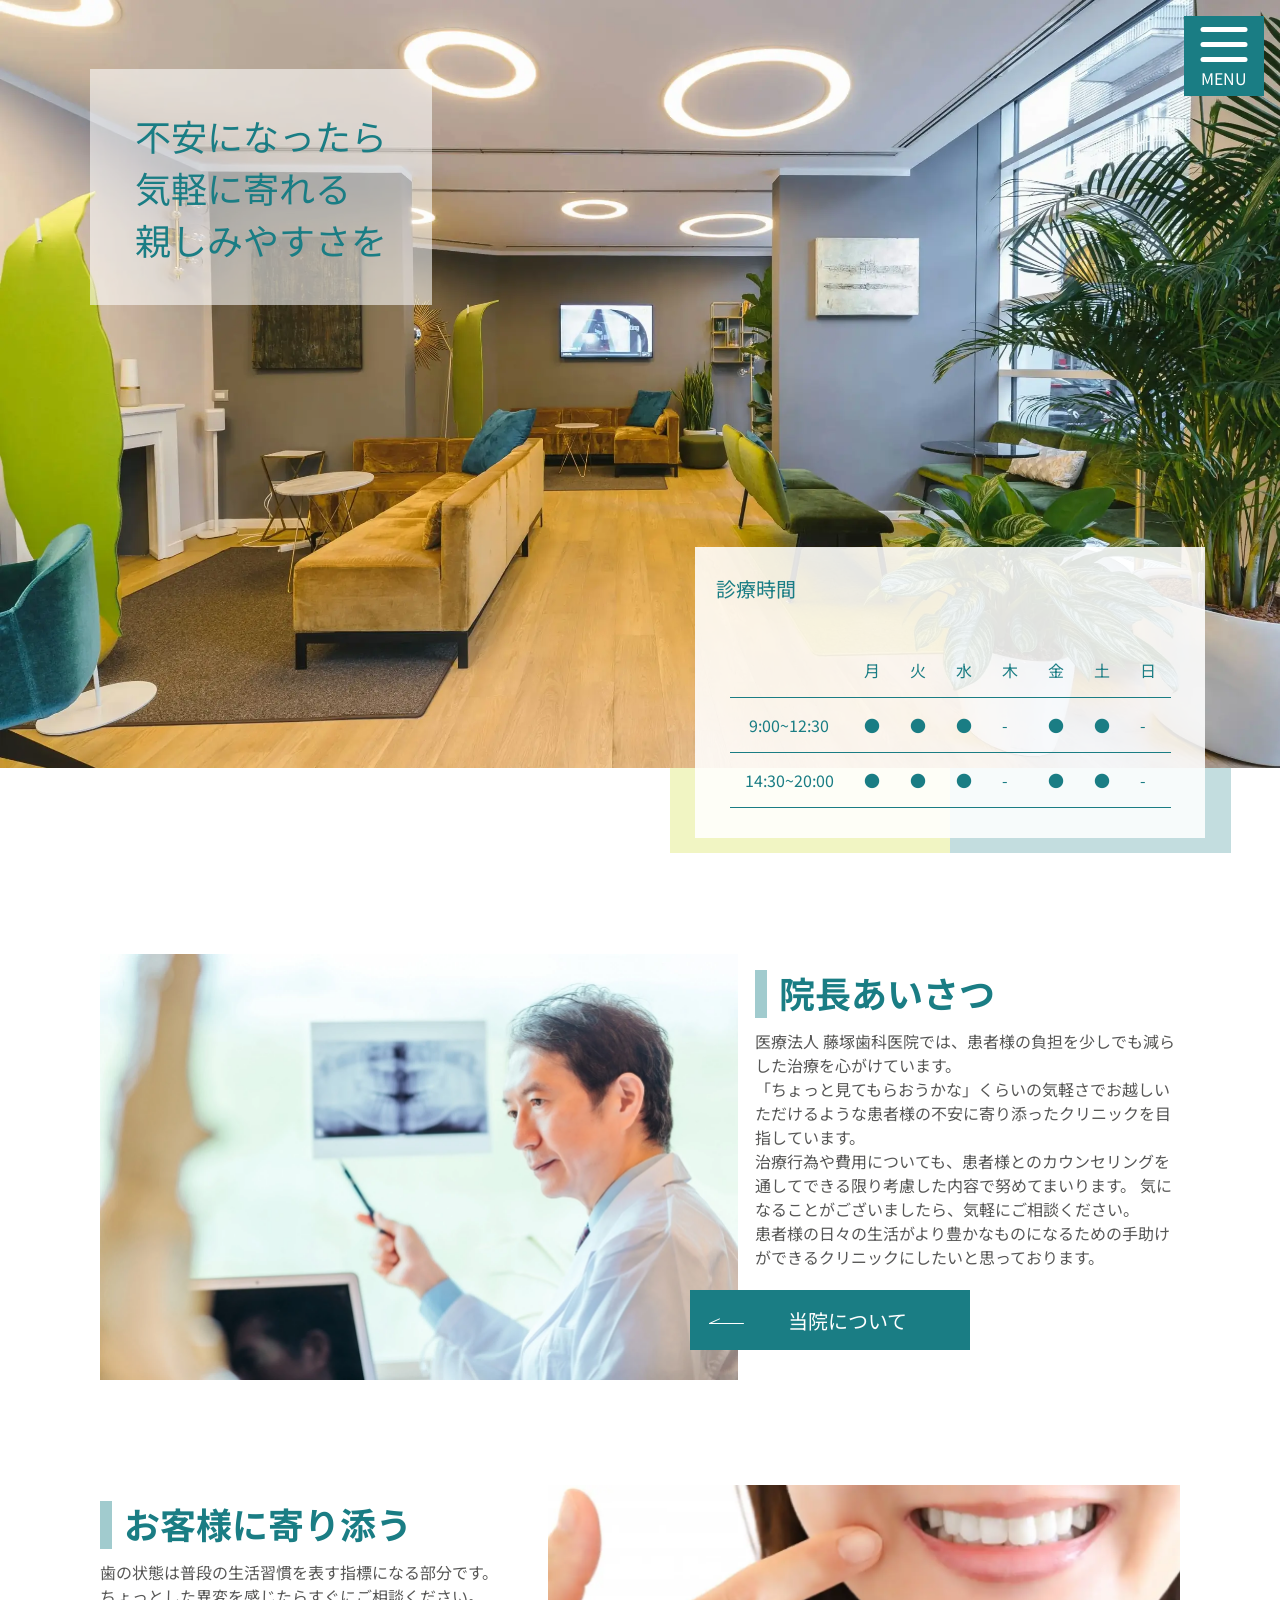
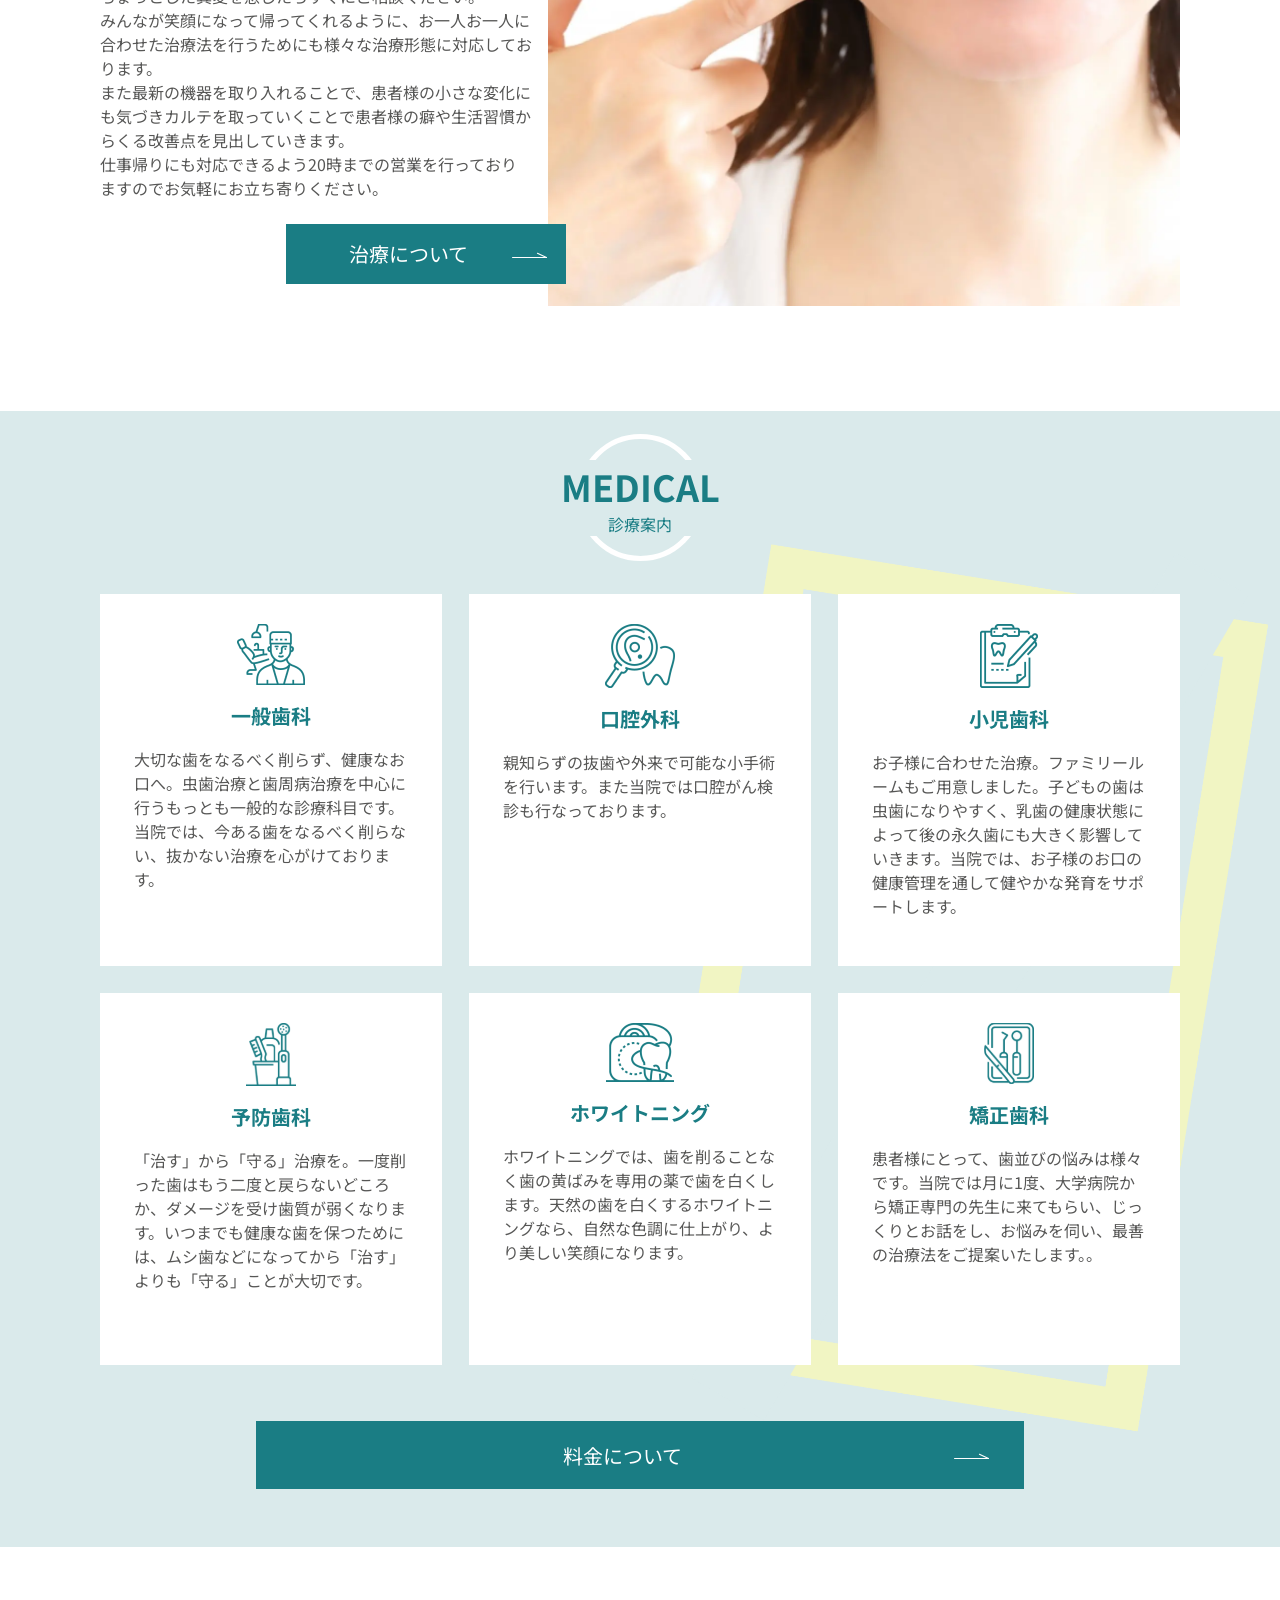
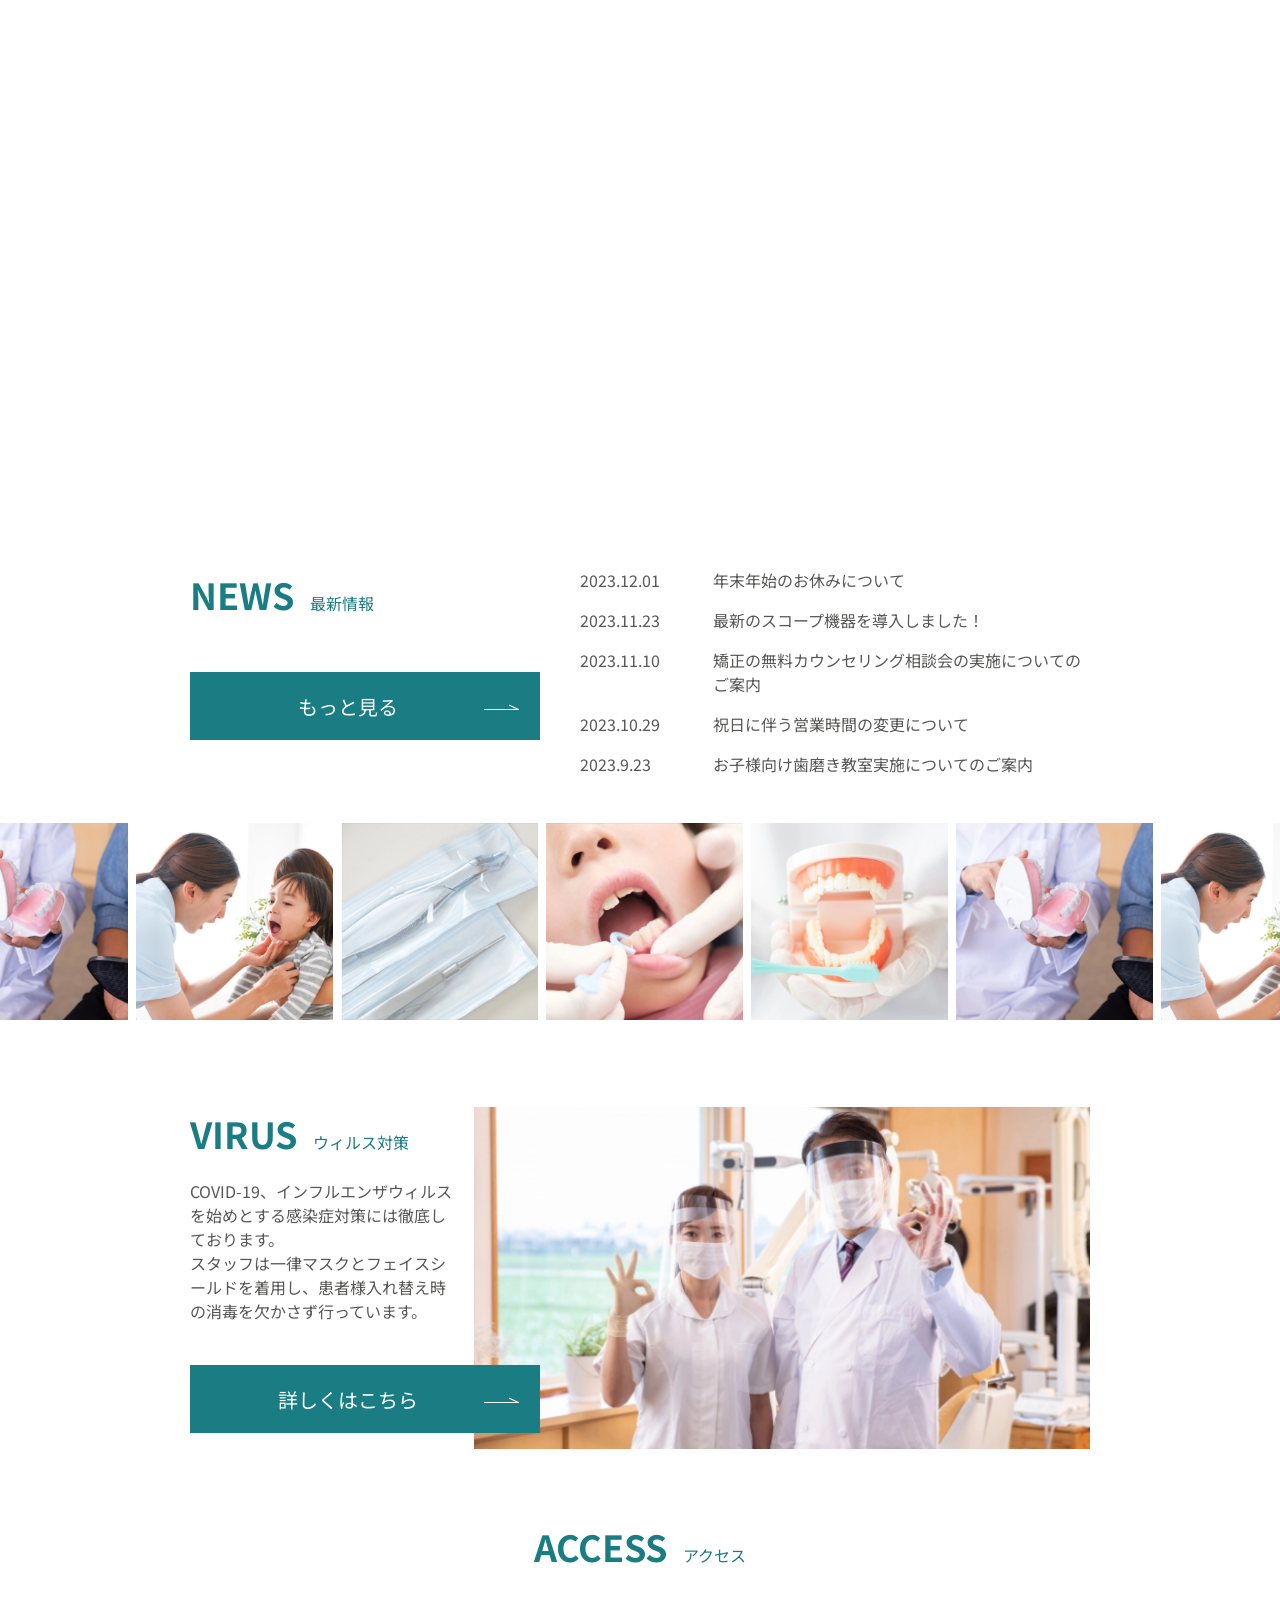
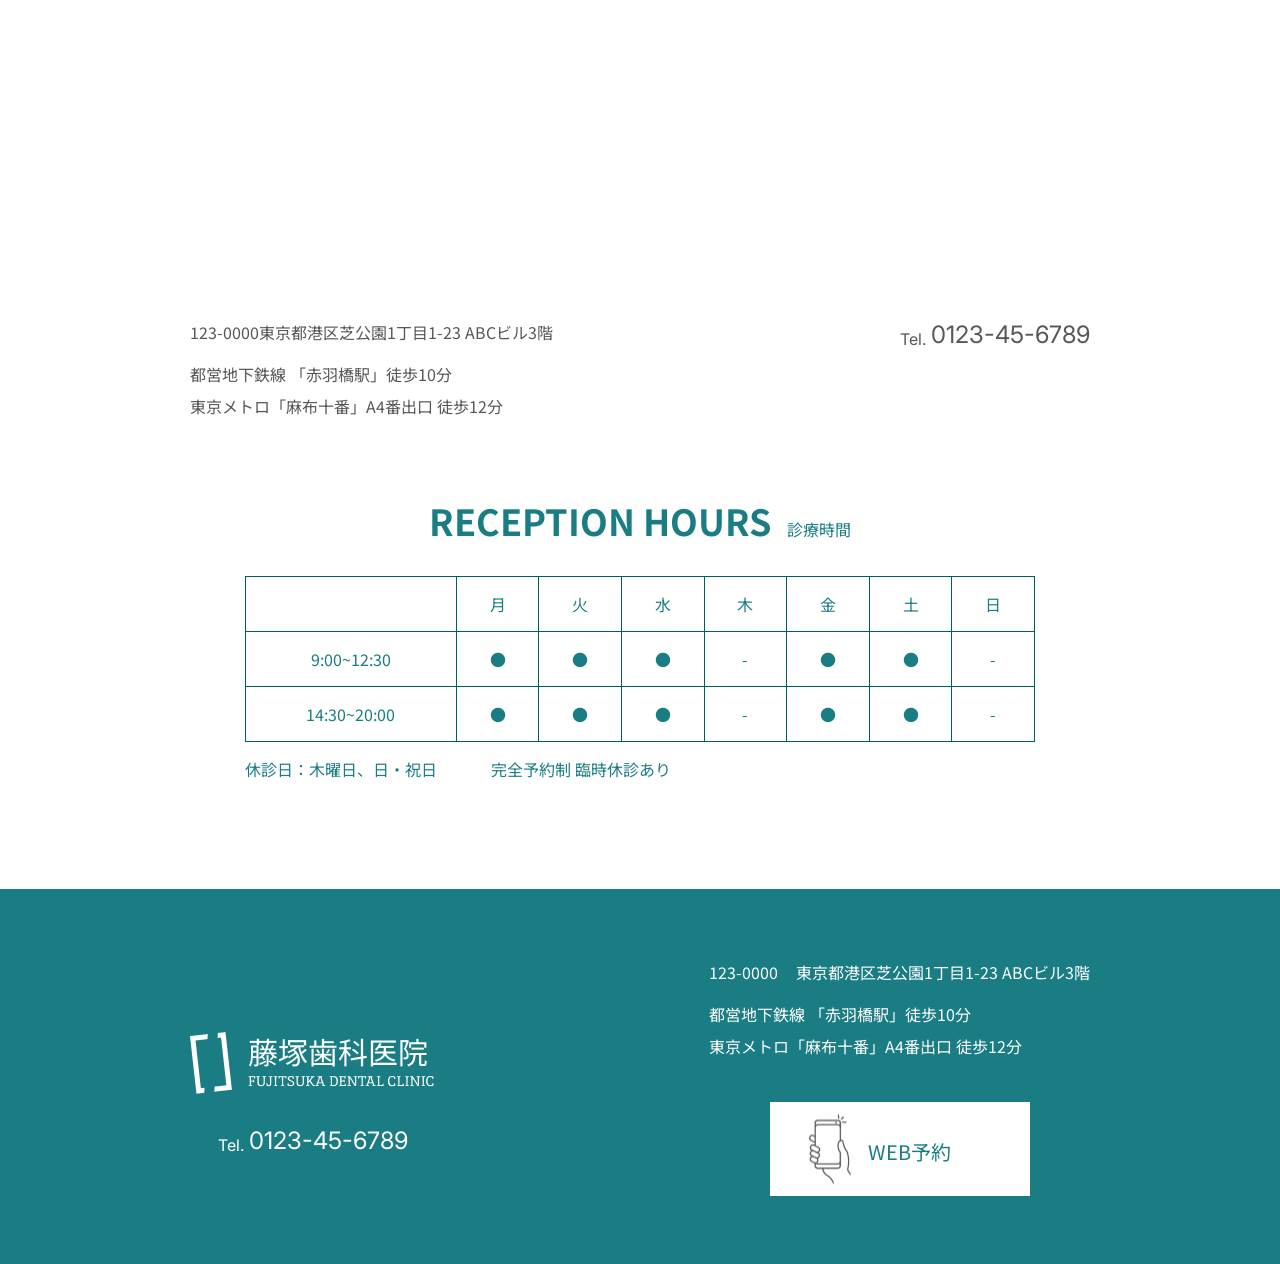
==== commit 8a50214c: "1017更新2" ====
--- a/index.html
+++ b/index.html
@@ -1,42 +1,42 @@
 <!DOCTYPE html>
 <html lang="en">
 	<head>
-		<meta charset="UTF-8">
-		<meta name="viewport" content="width=device-width, initial-scale=1.0">
+		<meta charset="UTF-8" />
+		<meta name="viewport" content="width=device-width, initial-scale=1.0" />
 		<meta
 			name="description"
 			content="藤塚歯科医院は、親子で通えるやさしい歯医者さん。痛みの少ない治療と丁寧な説明で、初めての方も安心してご来院いただけます。"
-		>
+		/>
 		<meta
 			name="keywords"
 			content="藤塚歯科医院, 歯医者, 一般歯科, 小児歯科, 予防歯科, 定期検診, インプラント, ホワイトニング, 採用情報"
-		>
+		/>
 
 		<!-- OGP SNSシェア時に重要なmeta-->
-		<meta property="og:title" content="藤塚歯科医院｜東京都港区のやさしい歯医者さん">
+		<meta property="og:title" content="藤塚歯科医院｜東京都港区のやさしい歯医者さん" />
 		<meta
 			property="og:description"
 			content="東京都港区の藤塚歯科医院は、一般歯科・小児歯科・予防歯科に対応。痛みの少ない治療と丁寧な説明で、地域の皆さまに安心を届けます。"
-		>
-		<meta property="og:image" content="">
-		<meta property="og:url" content="https://aiko-lab.com/fujitsuka-dental">
-		<meta property="og:type" content="website">
-		<meta property="og:site_name" content="藤塚歯科医院">
-
-		<link rel="stylesheet" href="css/ress.css">
-		<link rel="stylesheet" href="css/slick.css">
-		<link rel="stylesheet" href="css/slick-theme.css">
-		<link rel="stylesheet" href="css/style.css">
+		/>
+		<meta property="og:image" content="" />
+		<meta property="og:url" content="https://aiko-lab.com/fujitsuka-dental" />
+		<meta property="og:type" content="website" />
+		<meta property="og:site_name" content="藤塚歯科医院" />
+
+		<link rel="stylesheet" href="css/ress.css" />
+		<link rel="stylesheet" href="css/slick.css" />
+		<link rel="stylesheet" href="css/slick-theme.css" />
+		<link rel="stylesheet" href="css/style.css" />
 
 		<!-- googleフォント -->
 		<!-- パフォーマンス最適化 -->
-		<link rel="preconnect" href="https://fonts.googleapis.com">
-		<link rel="preconnect" href="https://fonts.gstatic.com" crossorigin>
+		<link rel="preconnect" href="https://fonts.googleapis.com" />
+		<link rel="preconnect" href="https://fonts.gstatic.com" crossorigin />
 		<!-- フォント読み込み(Noto+Sans+JP/Inter/Inria+Serif) -->
 		<link
 			href="https://fonts.googleapis.com/css2?family=Inria+Serif:ital,wght@0,300;0,400;0,700;1,300;1,400;1,700&family=Inter:ital,opsz,wght@0,14..32,100..900;1,14..32,100..900&family=Noto+Sans+JP:wght@100..900&display=swap"
 			rel="stylesheet"
-		>
+		/>
 		<!-- js -->
 		<script defer src="https://code.jquery.com/jquery-3.7.1.min.js"></script>
 		<script defer src="js/jquery.inview.min.js"></script>
@@ -53,8 +53,8 @@
 					<h1 class="heading__h1">
 						<a href="#"
 							><picture>
-								<source media="(min-width: 768px)" srcset="img/rogo.png">
-								<img src="img/rogo-sp.png" alt="藤塚歯科医院ロゴ"> </picture
+								<source media="(min-width: 768px)" srcset="img/rogo.png" />
+								<img src="img/rogo-sp.png" alt="藤塚歯科医院ロゴ" /> </picture
 						></a>
 					</h1>
 					<p id="sharedText" class="nav__overlay">
@@ -130,20 +130,20 @@
 					<div class="mv__slider">
 						<div class="mv-img">
 							<picture>
-								<source media="(min-width: 768px)" srcset="img/kv-slider01.webp">
-								<img src="img/sp/kv-slider01sp.webp" alt="藤塚歯科医院の施術風景1">
+								<source media="(min-width: 768px)" srcset="img/kv-slider01.webp" />
+								<img src="img/sp/kv-slider01sp.webp" alt="藤塚歯科医院の施術風景1" />
 							</picture>
 						</div>
 						<div class="mv-img">
 							<picture>
-								<source media="(min-width: 768px)" srcset="img/">
-								<img src="img/sp/kv-slider02sp.webp" alt="藤塚歯科医院の施術風景2">
+								<source media="(min-width: 768px)" srcset="img/swing.webp" />
+								<img src="img/sp/swing.webp" alt="藤塚歯科医院の施術風景2" />
 							</picture>
 						</div>
 						<div class="mv-img">
 							<picture>
-								<source media="(min-width: 768px)" srcset="img/kv-slider03.webp">
-								<img src="img/sp/kv-slider03sp.webp" alt="藤塚歯科医院の施術風景3">
+								<source media="(min-width: 768px)" srcset="img/kv-slider03.webp" />
+								<img src="img/sp/kv-slider03sp.webp" alt="藤塚歯科医院の施術風景3" />
 							</picture>
 						</div>
 					</div>
@@ -170,7 +170,7 @@
 							</thead>
 							<tbody>
 								<tr class="hours__table-row">
-									<th class="hours__table-header">9:00<br class="break">~12:30</th>
+									<th class="hours__table-header">9:00<br class="break" />~12:30</th>
 									<td class="hours__table-cell">●</td>
 									<td class="hours__table-cell">●</td>
 									<td class="hours__table-cell">●</td>
@@ -180,7 +180,7 @@
 									<td class="hours__table-cell">-</td>
 								</tr>
 								<tr class="hours__table-row">
-									<th class="hours__table-header">14:30<br class="break">~20:00</th>
+									<th class="hours__table-header">14:30<br class="break" />~20:00</th>
 									<td class="hours__table-cell">●</td>
 									<td class="hours__table-cell">●</td>
 									<td class="hours__table-cell">●</td>
@@ -200,10 +200,10 @@
 				<div class="doctor__text-area">
 					<h2 class="header__h2 doctor__header">院長あいさつ</h2>
 					<p class="doctor__text">
-						医療法人 藤塚歯科医院では、患者様の負担を少しでも減らした治療を心がけています。<br>
-						「ちょっと見てもらおうかな」くらいの気軽さでお越しいただけるような患者様の不安に寄り添ったクリニックを目指しています。<br>
+						医療法人 藤塚歯科医院では、患者様の負担を少しでも減らした治療を心がけています。<br />
+						「ちょっと見てもらおうかな」くらいの気軽さでお越しいただけるような患者様の不安に寄り添ったクリニックを目指しています。<br />
 						治療行為や費用についても、患者様とのカウンセリングを通してできる限り考慮した内容で努めてまいります。
-						気になることがございましたら、気軽にご相談ください。<br>
+						気になることがございましたら、気軽にご相談ください。<br />
 						患者様の日々の生活がより豊かなものになるための手助けができるクリニックにしたいと思っております。
 					</p>
 
@@ -215,7 +215,7 @@
 				</div>
 				<div class="doctor__img-area">
 					<div class="doctor__img">
-						<img src="img/greeting.webp" alt="医師の診察風景">
+						<img src="img/greeting.webp" alt="医師の診察風景" />
 					</div>
 				</div>
 			</section>
@@ -225,8 +225,8 @@
 				<div class="clinic__text-area">
 					<h2 class="header__h2 clinic__header">お客様に寄り添う</h2>
 					<p class="clinic__text">
-						歯の状態は普段の生活習慣を表す指標になる部分です。<br>ちょっとした異変を感じたらすぐにご相談ください。<br>
-						みんなが笑顔になって帰ってくれるように、お一人お一人に合わせた治療法を行うためにも様々な治療形態に対応しております。<br>また最新の機器を取り入れることで、患者様の小さな変化にも気づきカルテを取っていくことで患者様の癖や生活習慣からくる改善点を見出していきます。<br>仕事帰りにも対応できるよう20時までの営業を行っておりますのでお気軽にお立ち寄りください。
+						歯の状態は普段の生活習慣を表す指標になる部分です。<br />ちょっとした異変を感じたらすぐにご相談ください。<br />
+						みんなが笑顔になって帰ってくれるように、お一人お一人に合わせた治療法を行うためにも様々な治療形態に対応しております。<br />また最新の機器を取り入れることで、患者様の小さな変化にも気づきカルテを取っていくことで患者様の癖や生活習慣からくる改善点を見出していきます。<br />仕事帰りにも対応できるよう20時までの営業を行っておりますのでお気軽にお立ち寄りください。
 					</p>
 					<!-- clinicリンクボタン -->
 					<a href="#" class="btn-clinic">
@@ -236,7 +236,7 @@
 				</div>
 				<div class="clinic__img-area">
 					<div class="clinic__img">
-						<img src="img/cuddle.webp" alt="歯を見せている女性">
+						<img src="img/cuddle.webp" alt="歯を見せている女性" />
 					</div>
 				</div>
 			</section>
@@ -257,18 +257,18 @@
 							<div class="medical-grid__img">
 								<h3 class="header__h3">一般歯科</h3>
 								<div class="medical__img">
-									<img src="img/general-dentistry.png" alt="歯科イラスト1">
+									<img src="img/general-dentistry.png" alt="歯科イラスト1" />
 								</div>
 							</div>
 							<div class="medical-grid__text">
-								大切な歯をなるべく削らず、健康なお口へ。虫歯治療と歯周病治療を中心に行うもっとも一般的な診療科目です。<br>当院では、今ある歯をなるべく削らない、抜かない治療を心がけております。
+								大切な歯をなるべく削らず、健康なお口へ。虫歯治療と歯周病治療を中心に行うもっとも一般的な診療科目です。<br />当院では、今ある歯をなるべく削らない、抜かない治療を心がけております。
 							</div>
 						</li>
 						<li class="medical-grid__item">
 							<div class="medical-grid__img">
 								<h3 class="header__h3">口腔外科</h3>
 								<div class="medical__img">
-									<img src="img/oral-surgery.png" alt="歯科イラスト2">
+									<img src="img/oral-surgery.png" alt="歯科イラスト2" />
 								</div>
 							</div>
 							<div class="medical-grid__text">
@@ -279,7 +279,7 @@
 							<div class="medical-grid__img">
 								<h3 class="header__h3">小児歯科</h3>
 								<div class="medical__img">
-									<img src="img/pediatric-dentistry.png" alt="歯科イラスト3">
+									<img src="img/pediatric-dentistry.png" alt="歯科イラスト3" />
 								</div>
 							</div>
 							<div class="medical-grid__text">
@@ -290,7 +290,7 @@
 							<div class="medical-grid__img">
 								<h3 class="header__h3">予防歯科</h3>
 								<div class="medical__img">
-									<img src="img/preventive-dentistry.png" alt="歯科イラスト4">
+									<img src="img/preventive-dentistry.png" alt="歯科イラスト4" />
 								</div>
 							</div>
 							<div class="medical-grid__text">
@@ -304,7 +304,7 @@
 								</h3>
 
 								<div class="medical__img">
-									<img src="img/whitening.png" alt="歯科イラスト5">
+									<img src="img/whitening.png" alt="歯科イラスト5" />
 								</div>
 							</div>
 							<div class="medical-grid__text">
@@ -315,7 +315,7 @@
 							<div class="medical-grid__img">
 								<h3 class="header__h3">矯正歯科</h3>
 								<div class="medical__img">
-									<img src="img/orthodontics.png" alt="歯科イラスト6">
+									<img src="img/orthodontics.png" alt="歯科イラスト6" />
 								</div>
 							</div>
 							<div class="medical-grid__text">
@@ -334,15 +334,15 @@
 				</div>
 			</section>
 
-            <!-- fixed-bg-area -->
-            <div class="fixed-bg-area">
-                <div class="fixed-bg"></div>
-            </div>
+			<!-- fixed-bg-area -->
+			<div class="fixed-bg-area">
+				<div class="fixed-bg"></div>
+			</div>
 
 			<!-- news section -->
 			<section id="news" class="news__section js-fadeup">
 				<div class="news wrapper wrapper900">
-                    <!-- h2 -->
+					<!-- h2 -->
 					<div class="news__h2-inner">
 						<h2 class="header__h2 news-header">
 							NEWS
@@ -350,7 +350,7 @@
 						</h2>
 					</div>
 
-                    <!-- お知らせ一覧 -->
+					<!-- お知らせ一覧 -->
 					<div class="news__right">
 						<ul class="news-list">
 							<li class="news-item">
@@ -393,57 +393,57 @@
 					</a>
 				</div>
 
-                <!-- スライダー -->
+				<!-- スライダー -->
 				<div class="slider__contents">
 					<ul class="news__slider">
 						<li>
 							<div class="slider__img">
-								<img src="img/slider01.webp" alt="ニュース画像">
-							</div>
-						</li>
-						<li>
-							<div class="slider__img">
-								<img src="img/slider02.webp" alt="ニュース画像">
-							</div>
-						</li>
-						<li>
-							<div class="slider__img">
-								<img src="img/slider03.webp" alt="ニュース画像">
-							</div>
-						</li>
-						<li>
-							<div class="slider__img">
-								<img src="img/slider04.webp" alt="ニュース画像">
-							</div>
-						</li>
-						<li>
-							<div class="slider__img">
-								<img src="img/slider05.webp" alt="ニュース画像">
-							</div>
-						</li>
-						<li>
-							<div class="slider__img">
-								<img src="img/slider01.webp" alt="ニュース画像">
-							</div>
-						</li>
-						<li>
-							<div class="slider__img">
-								<img src="img/slider02.webp" alt="ニュース画像">
-							</div>
-						</li>
-						<li>
-							<div class="slider__img">
-								<img src="img/slider03.webp" alt="ニュース画像">
-							</div>
-						</li>
-						<li>
-							<div class="slider__img">
-								<img src="img/slider04.webp" alt="ニュース画像">
-							</div>
-						</li>
-						<li>
-							<div class="slider__img">
-								<img src="img/slider05.webp" alt="ニュース画像">
+								<img src="img/slider01.webp" alt="ニュース画像" />
+							</div>
+						</li>
+						<li>
+							<div class="slider__img">
+								<img src="img/slider02.webp" alt="ニュース画像" />
+							</div>
+						</li>
+						<li>
+							<div class="slider__img">
+								<img src="img/slider03.webp" alt="ニュース画像" />
+							</div>
+						</li>
+						<li>
+							<div class="slider__img">
+								<img src="img/slider04.webp" alt="ニュース画像" />
+							</div>
+						</li>
+						<li>
+							<div class="slider__img">
+								<img src="img/slider05.webp" alt="ニュース画像" />
+							</div>
+						</li>
+						<li>
+							<div class="slider__img">
+								<img src="img/slider01.webp" alt="ニュース画像" />
+							</div>
+						</li>
+						<li>
+							<div class="slider__img">
+								<img src="img/slider02.webp" alt="ニュース画像" />
+							</div>
+						</li>
+						<li>
+							<div class="slider__img">
+								<img src="img/slider03.webp" alt="ニュース画像" />
+							</div>
+						</li>
+						<li>
+							<div class="slider__img">
+								<img src="img/slider04.webp" alt="ニュース画像" />
+							</div>
+						</li>
+						<li>
+							<div class="slider__img">
+								<img src="img/slider05.webp" alt="ニュース画像" />
 							</div>
 						</li>
 					</ul>
@@ -460,7 +460,7 @@
 						</h2>
 					</div>
 					<p class="virus__text">
-						COVID-19、インフルエンザウィルスを始めとする感染症対策には徹底しております。<br>スタッフは一律マスクとフェイスシールドを着用し、患者様入れ替え時の消毒を欠かさず行っています。
+						COVID-19、インフルエンザウィルスを始めとする感染症対策には徹底しております。<br />スタッフは一律マスクとフェイスシールドを着用し、患者様入れ替え時の消毒を欠かさず行っています。
 					</p>
 					<!-- virusリンクボタン -->
 					<a href="#" class="btn-virus">
@@ -470,7 +470,7 @@
 				</div>
 				<div class="virus__right">
 					<div class="virus__img">
-						<img src="img/virus.webp" alt="ウイルス対策画像">
+						<img src="img/virus.webp" alt="ウイルス対策画像" />
 					</div>
 				</div>
 			</section>
@@ -515,8 +515,7 @@
 				</div>
 			</section>
 
-			
-            <!-- reception section -->
+			<!-- reception section -->
 			<section id="reception" class="reception wrapper js-fadeup">
 				<div class="reception__h2-inner">
 					<h2 class="header__h2 reception-header">
@@ -531,46 +530,44 @@
 					<p class="reception__reserve">完全予約制 臨時休診あり</p>
 				</div>
 			</section>
-
 		</main>
 		<footer class="footer">
 			<div class="footer__wrapper wrapper900 wrapper">
-                    <div class="footer__left">
-                        <div class="heading__h1 footer__h1">
-                            <a href="#">
-                                <img src="img/rogo.png" alt="藤塚歯科医院ロゴ">
-                            </a>
-                        </div>
-                        <div class="footer-button button--tel">
-                            <a href="tel:0123456789" class="footer-button__text">
-                                <span class="button--tel__number">
-                                    <span class="button--tel-prefix">Tel.</span>
-                                    <span class="button--number">0123-45-6789</span>
-                                </span>
-                            </a>
-                        </div>
-                    </div>
-                    <div class="footer__right">
-                        <div class="access__item">
-                            <div class="access__address">
-                                <p class="access__address--post">123-0000</p>
-                                <p class="access__address--p">東京都港区芝公園1丁目1-23 ABCビル3階</p>
-                            </div>
-                            <div class="access__train">
-                                <p class="access__train--top">都営地下鉄線 「赤羽橋駅」徒歩10分</p>
-                                <p>東京メトロ「麻布十番」A4番出口 徒歩12分</p>
-                            </div>
-                        </div>
-                        <div class="button-wrapper button--reserve">
-                            <a href="#" class="button--reserve__text" data-icon="reserve">WEB予約</a>
-                        </div>
-                    </div>
+				<div class="footer__left">
+					<div class="heading__h1 footer__h1">
+						<a href="#">
+							<img src="img/rogo.png" alt="藤塚歯科医院ロゴ" />
+						</a>
+					</div>
+					<div class="footer-button button--tel">
+						<a href="tel:0123456789" class="footer-button__text">
+							<span class="button--tel__number">
+								<span class="button--tel-prefix">Tel.</span>
+								<span class="button--number">0123-45-6789</span>
+							</span>
+						</a>
+					</div>
+				</div>
+				<div class="footer__right">
+					<div class="access__item">
+						<div class="access__address">
+							<p class="access__address--post">123-0000</p>
+							<p class="access__address--p">東京都港区芝公園1丁目1-23 ABCビル3階</p>
+						</div>
+						<div class="access__train">
+							<p class="access__train--top">都営地下鉄線 「赤羽橋駅」徒歩10分</p>
+							<p>東京メトロ「麻布十番」A4番出口 徒歩12分</p>
+						</div>
+					</div>
+					<div class="button-wrapper button--reserve">
+						<a href="#" class="button--reserve__text" data-icon="reserve">WEB予約</a>
+					</div>
+				</div>
 			</div>
 		</footer>
 		<!-- topへ戻るボタン -->
-        <a href="#" id="pageTop" class="back-to-top" aria-label="ページトップへ戻る">
-            <span class="arrow-top" aria-hidden="true"></span>
-        </a>
-
+		<a href="#" id="pageTop" class="back-to-top" aria-label="ページトップへ戻る">
+			<span class="arrow-top" aria-hidden="true"></span>
+		</a>
 	</body>
 </html>
--- a/css/style.css
+++ b/css/style.css
@@ -53,6 +53,7 @@
     width: 100%;
     background-color: inherit;
     flex-direction: column-reverse;
+    justify-content: end;
   }
 }
 
@@ -81,6 +82,12 @@
   background-color: #fff;
   text-align: center;
   font-size: 2rem;
+  transition: transform 0.4s ease;
+  transform: scale(1);
+}
+.button-wrapper:hover {
+  background-color: #DAEAEB;
+  transform: scale(1.1);
 }
 
 .button--reserve {
@@ -295,8 +302,10 @@
     padding-top: 36px;
     font-size: 1.2rem;
   }
-} /* -----------------------------------------*/
-/*style.scss
+}
+
+/* -----------------------------------------*/
+/*style.scss(common)
 /* -----------------------------------------*/
 html {
   font-size: 10px;
@@ -381,6 +390,16 @@
   .header__h2::before {
     height: 3.5rem;
     top: -2.5px;
+  }
+}
+
+.header--jp {
+  font-size: 1.6rem;
+  font-weight: 400;
+}
+@media (max-width: 768px) {
+  .header--jp {
+    font-size: 1.4rem;
   }
 }
 
@@ -428,6 +447,12 @@
   transform: rotate(25deg);
   transform-origin: calc(100% - 0.5px) 50%;
 }
+.arrow:hover {
+  background-color: #1A7D84;
+}
+.arrow:hover::before {
+  background-color: #1A7D84;
+}
 
 /* ---------------------------------------- */
 /*フェードアップjs*/
@@ -449,7 +474,6 @@
 /* -----------------------------------------*/
 #pageTop {
   opacity: 0;
-  pointer-events: none;
   position: fixed;
   bottom: 39%;
   right: 1.6rem;
@@ -473,19 +497,14 @@
   opacity: 1;
 }
 
-.back-to-top {
-  position: absolute;
+.arrow-top {
+  position: relative;
   top: 50%;
   left: 50%;
   transform: translate(-50%, -50%);
-}
-
-.arrow-top {
-  position: relative;
   display: inline-block;
   width: 3px;
   height: 31px;
-  margin: 0 7.1px;
   border-radius: 9999px;
   background-color: #a1cbce;
 }
@@ -511,6 +530,22 @@
   transform: rotate(-45deg);
 }
 
+.fixed-bg {
+  height: 50vh;
+  margin-bottom: 100px;
+  background-image: url(../img/swing.webp);
+  background-size: cover;
+  background-repeat: no-repeat;
+  background-position: center center;
+  background-attachment: fixed;
+}
+@media (max-width: 768px) {
+  .fixed-bg {
+    height: 20vh;
+    margin-bottom: 20px;
+  }
+}
+
 /* =========================================*/
 /*mv*/
 /* =========================================*/
@@ -708,10 +743,32 @@
   font-size: 2rem;
   text-align: center;
   padding: 1.8rem;
-  transition: all 0.3s ease;
+  transition: transform 0.8s ease, background-color 0.5s ease-in-out, color 0.5s ease-in-out;
   display: flex;
   align-items: center;
+  justify-content: center;
   box-sizing: border-box;
+  border: 1px solid transparent;
+  cursor: pointer;
+  transform: translateX(0);
+}
+.btn-doctor .arrow,
+.btn-doctor .arrow::before {
+  background-color: #ffffff;
+  transition: background-color 0.3s ease;
+}
+.btn-doctor:hover .arrow,
+.btn-doctor:hover .arrow::before {
+  background-color: #1A7D84;
+}
+.btn-doctor:hover {
+  color: #1A7D84;
+  background-color: #fff;
+  border: 1px solid #1A7D84;
+  transform: translateX(30px);
+}
+.btn-doctor:hover {
+  transform: translateX(-30px);
 }
 @media (max-width: 768px) {
   .btn-doctor {
@@ -719,6 +776,9 @@
   }
 }
 
+.arrow-doctor {
+  position: relative;
+}
 .arrow-doctor::before {
   content: "";
   position: absolute;
@@ -730,6 +790,9 @@
   background-color: #ffffff;
   transform: rotate(-25deg);
   transform-origin: 0.5px 50%;
+}
+.arrow-doctor:hover::before {
+  background-color: #1A7D84;
 }
 
 /* =========================================*/
@@ -796,10 +859,29 @@
   font-size: 2rem;
   text-align: center;
   padding: 1.8rem;
-  transition: all 0.3s ease;
+  transition: transform 0.8s ease, background-color 0.5s ease-in-out, color 0.5s ease-in-out;
   display: flex;
   align-items: center;
+  justify-content: center;
   box-sizing: border-box;
+  border: 1px solid transparent;
+  cursor: pointer;
+  transform: translateX(0);
+}
+.btn-clinic .arrow,
+.btn-clinic .arrow::before {
+  background-color: #ffffff;
+  transition: background-color 0.3s ease;
+}
+.btn-clinic:hover .arrow,
+.btn-clinic:hover .arrow::before {
+  background-color: #1A7D84;
+}
+.btn-clinic:hover {
+  color: #1A7D84;
+  background-color: #fff;
+  border: 1px solid #1A7D84;
+  transform: translateX(30px);
 }
 @media (max-width: 768px) {
   .btn-clinic {
@@ -826,52 +908,45 @@
   }
 }
 
+.medical__h2-area {
+  width: 117px;
+  height: 117px;
+  border: 5px solid #fff;
+  border-radius: 50%;
+  display: flex;
+  align-items: center;
+  justify-content: center;
+  margin: 23px auto 33px;
+}
+@media (max-width: 768px) {
+  .medical__h2-area {
+    width: 92px;
+    height: 92px;
+    margin: 24px auto 18px;
+  }
+}
+
+.medical__h2-inner {
+  text-align: center;
+  background-color: #DAEAEB;
+}
+
 .medical__header {
   margin: 0;
-  padding: 4.4rem 0 6.3rem;
-  text-align: center;
+  padding: 0;
 }
 @media (max-width: 768px) {
   .medical__header {
-    padding-top: 4.9rem;
-    margin-bottom: 3.8rem;
-  }
-}
-.medical__header::before {
-  content: "";
-  position: absolute;
-  top: 2%;
-  left: 50%;
-  transform: translatex(-50%);
-  width: 11.7rem;
-  height: 11.7rem;
-  border: 5px solid rgb(255, 255, 255);
-  border-radius: 50%;
-}
-@media (max-width: 768px) {
-  .medical__header::before {
-    width: 9.2rem;
-    height: 9.2rem;
-    top: 30%;
-  }
-}
-
-.header--jp {
-  font-size: 1.6rem;
-}
-@media (max-width: 768px) {
-  .header--jp {
-    font-size: 1.4rem;
-    font-weight: 400;
-  }
-}
-
-.medical-grid {
+    padding: 0 20px;
+  }
+}
+
+.medical-grid__area {
   max-width: 108rem;
   margin: 0 auto 5.6rem;
 }
 @media (max-width: 768px) {
-  .medical-grid {
+  .medical-grid__area {
     margin-bottom: 2.4rem;
   }
 }
@@ -939,8 +1014,8 @@
 
 @media (max-width: 768px) {
   .btn-medical__text,
-.btn-news__text,
-.btn-virus__text {
+  .btn-news__text,
+  .btn-virus__text {
     font-size: 1.6rem;
   }
 }
@@ -964,10 +1039,29 @@
   font-size: 2rem;
   text-align: center;
   padding: 0 3.4rem;
-  transition: all 0.3s ease;
+  transition: transform 0.8s ease, background-color 0.5s ease-in-out, color 0.5s ease-in-out;
   display: flex;
   align-items: center;
+  justify-content: center;
   box-sizing: border-box;
+  border: 1px solid transparent;
+  cursor: pointer;
+  transform: translateX(0);
+}
+.btn-medical .arrow,
+.btn-medical .arrow::before {
+  background-color: #ffffff;
+  transition: background-color 0.3s ease;
+}
+.btn-medical:hover .arrow,
+.btn-medical:hover .arrow::before {
+  background-color: #1A7D84;
+}
+.btn-medical:hover {
+  color: #1A7D84;
+  background-color: #fff;
+  border: 1px solid #1A7D84;
+  transform: translateX(30px);
 }
 @media (max-width: 768px) {
   .btn-medical {
@@ -978,22 +1072,41 @@
     font-size: 2rem;
     text-align: center;
     padding: 0 2rem;
-    transition: all 0.3s ease;
+    transition: transform 0.8s ease, background-color 0.5s ease-in-out, color 0.5s ease-in-out;
     display: flex;
     align-items: center;
+    justify-content: center;
     box-sizing: border-box;
+    border: 1px solid transparent;
+    cursor: pointer;
+    transform: translateX(0);
+  }
+  .btn-medical .arrow,
+  .btn-medical .arrow::before {
+    background-color: #ffffff;
+    transition: background-color 0.3s ease;
+  }
+  .btn-medical:hover .arrow,
+  .btn-medical:hover .arrow::before {
+    background-color: #1A7D84;
+  }
+  .btn-medical:hover {
+    color: #1A7D84;
+    background-color: #fff;
+    border: 1px solid #1A7D84;
+    transform: translateX(30px);
   }
 }
 
 @media (max-width: 768px) {
   .arrow-medical,
-.arrow-news,
-.arrow-virus {
+  .arrow-news,
+  .arrow-virus {
     width: 1.6rem;
   }
   .arrow-medical::before,
-.arrow-news::before,
-.arrow-virus::before {
+  .arrow-news::before,
+  .arrow-virus::before {
     width: 8px;
   }
 }
@@ -1043,27 +1156,33 @@
 }
 
 .news {
-  display: flex;
-  flex-direction: column;
-  justify-content: space-between;
-  align-items: flex-start;
-  gap: 2.6rem;
+  display: grid;
+  grid-template-rows: 1fr 1fr;
+  grid-template-columns: 0.8fr 1.2fr;
+  gap: 0 40px;
   margin-bottom: 4.7rem;
 }
 @media (max-width: 768px) {
   .news {
-    gap: 0;
+    display: block;
     margin-bottom: 2.4rem;
   }
 }
 
 .news__h2-inner {
+  grid-column: 1;
+  grid-row: 1;
   margin-bottom: 5.2rem;
 }
 @media (max-width: 768px) {
   .news__h2-inner {
     margin-bottom: 0.7rem;
   }
+}
+
+.news__right {
+  grid-column: 2;
+  grid-row: 1/span 2; /* 1行目から2行目まで縦に結合 */
 }
 
 .news-header,
@@ -1119,6 +1238,8 @@
 /*newsリンクボタン*/
 /* -----------------------------------------*/
 .btn-news {
+  grid-column: 1;
+  grid-row: 2;
   position: relative;
   z-index: 10;
   justify-content: flex-end;
@@ -1129,10 +1250,29 @@
   font-size: 2rem;
   text-align: center;
   padding: 2rem;
-  transition: all 0.3s ease;
+  transition: transform 0.8s ease, background-color 0.5s ease-in-out, color 0.5s ease-in-out;
   display: flex;
   align-items: center;
+  justify-content: center;
   box-sizing: border-box;
+  border: 1px solid transparent;
+  cursor: pointer;
+  transform: translateX(0);
+}
+.btn-news .arrow,
+.btn-news .arrow::before {
+  background-color: #ffffff;
+  transition: background-color 0.3s ease;
+}
+.btn-news:hover .arrow,
+.btn-news:hover .arrow::before {
+  background-color: #1A7D84;
+}
+.btn-news:hover {
+  color: #1A7D84;
+  background-color: #fff;
+  border: 1px solid #1A7D84;
+  transform: translateX(30px);
 }
 @media (max-width: 768px) {
   .btn-news {
@@ -1143,11 +1283,30 @@
     font-size: 2rem;
     text-align: center;
     padding: 0 2rem;
-    transition: all 0.3s ease;
+    transition: transform 0.8s ease, background-color 0.5s ease-in-out, color 0.5s ease-in-out;
     display: flex;
     align-items: center;
+    justify-content: center;
     box-sizing: border-box;
+    border: 1px solid transparent;
+    cursor: pointer;
+    transform: translateX(0);
     margin: 0 auto;
+  }
+  .btn-news .arrow,
+  .btn-news .arrow::before {
+    background-color: #ffffff;
+    transition: background-color 0.3s ease;
+  }
+  .btn-news:hover .arrow,
+  .btn-news:hover .arrow::before {
+    background-color: #1A7D84;
+  }
+  .btn-news:hover {
+    color: #1A7D84;
+    background-color: #fff;
+    border: 1px solid #1A7D84;
+    transform: translateX(30px);
   }
 }
 
@@ -1223,10 +1382,29 @@
   font-size: 2rem;
   text-align: center;
   padding: 2rem;
-  transition: all 0.3s ease;
+  transition: transform 0.8s ease, background-color 0.5s ease-in-out, color 0.5s ease-in-out;
   display: flex;
   align-items: center;
+  justify-content: center;
   box-sizing: border-box;
+  border: 1px solid transparent;
+  cursor: pointer;
+  transform: translateX(0);
+}
+.btn-virus .arrow,
+.btn-virus .arrow::before {
+  background-color: #ffffff;
+  transition: background-color 0.3s ease;
+}
+.btn-virus:hover .arrow,
+.btn-virus:hover .arrow::before {
+  background-color: #1A7D84;
+}
+.btn-virus:hover {
+  color: #1A7D84;
+  background-color: #fff;
+  border: 1px solid #1A7D84;
+  transform: translateX(30px);
 }
 @media (max-width: 768px) {
   .btn-virus {
@@ -1237,11 +1415,30 @@
     font-size: 2rem;
     text-align: center;
     padding: 0 2rem;
-    transition: all 0.3s ease;
+    transition: transform 0.8s ease, background-color 0.5s ease-in-out, color 0.5s ease-in-out;
     display: flex;
     align-items: center;
+    justify-content: center;
     box-sizing: border-box;
+    border: 1px solid transparent;
+    cursor: pointer;
+    transform: translateX(0);
     margin: 0 auto 2.4rem;
+  }
+  .btn-virus .arrow,
+  .btn-virus .arrow::before {
+    background-color: #ffffff;
+    transition: background-color 0.3s ease;
+  }
+  .btn-virus:hover .arrow,
+  .btn-virus:hover .arrow::before {
+    background-color: #1A7D84;
+  }
+  .btn-virus:hover {
+    color: #1A7D84;
+    background-color: #fff;
+    border: 1px solid #1A7D84;
+    transform: translateX(30px);
   }
 }
 
@@ -1291,10 +1488,21 @@
   }
 }
 
+@media (max-width: 768px) {
+  .map__area {
+    height: 118px;
+  }
+}
+
 .map__img {
   width: 100%;
   height: 30rem;
 }
+@media (max-width: 768px) {
+  .map__img {
+    height: 100%;
+  }
+}
 
 .acccess__list,
 .access__address {
@@ -1304,7 +1512,7 @@
 }
 @media (max-width: 768px) {
   .acccess__list,
-.access__address {
+  .access__address {
     display: block;
   }
 }
@@ -1351,6 +1559,11 @@
   max-width: 79rem;
   margin-bottom: 10.8rem;
 }
+@media (max-width: 768px) {
+  .reception {
+    margin-bottom: 4rem;
+  }
+}
 
 .reception__h2-inner {
   margin-bottom: 3rem;
@@ -1407,7 +1620,7 @@
 }
 @media (max-width: 768px) {
   .reception__closed,
-.reception__reserve {
+  .reception__reserve {
     display: block;
   }
 }
@@ -1424,63 +1637,59 @@
 /* =========================================*/
 /*footer section*/
 /* =========================================*/
-.footer__wrapper {
-  display: flex;
-  align-items: center;
-  justify-content: center;
+.footer {
   width: 100%;
   height: 37.5rem;
   background-color: #1A7D84;
   color: #fff;
 }
 @media (max-width: 768px) {
-  .footer__wrapper {
+  .footer {
     flex-direction: column;
     height: 42.8rem;
     justify-content: flex-start;
   }
 }
-.footer__wrapper .button--tel__number {
+.footer .button--tel__number {
   color: inherit;
 }
-.footer__wrapper .access__address {
+.footer .access__address {
   gap: 1.8rem;
   justify-content: flex-start;
 }
-.footer__wrapper .access__item {
+.footer .access__item {
   margin-bottom: 4.4rem;
 }
 @media (max-width: 768px) {
-  .footer__wrapper .access__item {
+  .footer .access__item {
     margin-bottom: 4.2rem;
   }
 }
 
-/* =========================================*/
-/*footer section*/
-/* =========================================*/
 .footer__wrapper {
-  width: 100%;
+  display: flex;
+  align-items: center;
+  justify-content: space-between;
+  margin: 0 auto;
+  padding-top: 71px;
+}
+@media (max-width: 768px) {
+  .footer__wrapper {
+    display: block;
+    padding-top: 41px;
+  }
 }
 
 .footer__left,
 .footer__right {
-  width: 50%;
   display: flex;
   flex-direction: column;
   align-items: center;
-  justify-content: space-between;
 }
 @media (max-width: 768px) {
   .footer__left,
-.footer__right {
+  .footer__right {
     width: 100%;
-  }
-}
-
-@media (max-width: 768px) {
-  .footer__left {
-    margin-top: 4.1rem;
   }
 }
 
@@ -1503,5 +1712,4 @@
   .footer .access__train {
     margin-bottom: 0;
   }
-}
-/*# sourceMappingURL=style.css.map */+}/*# sourceMappingURL=style.css.map */
